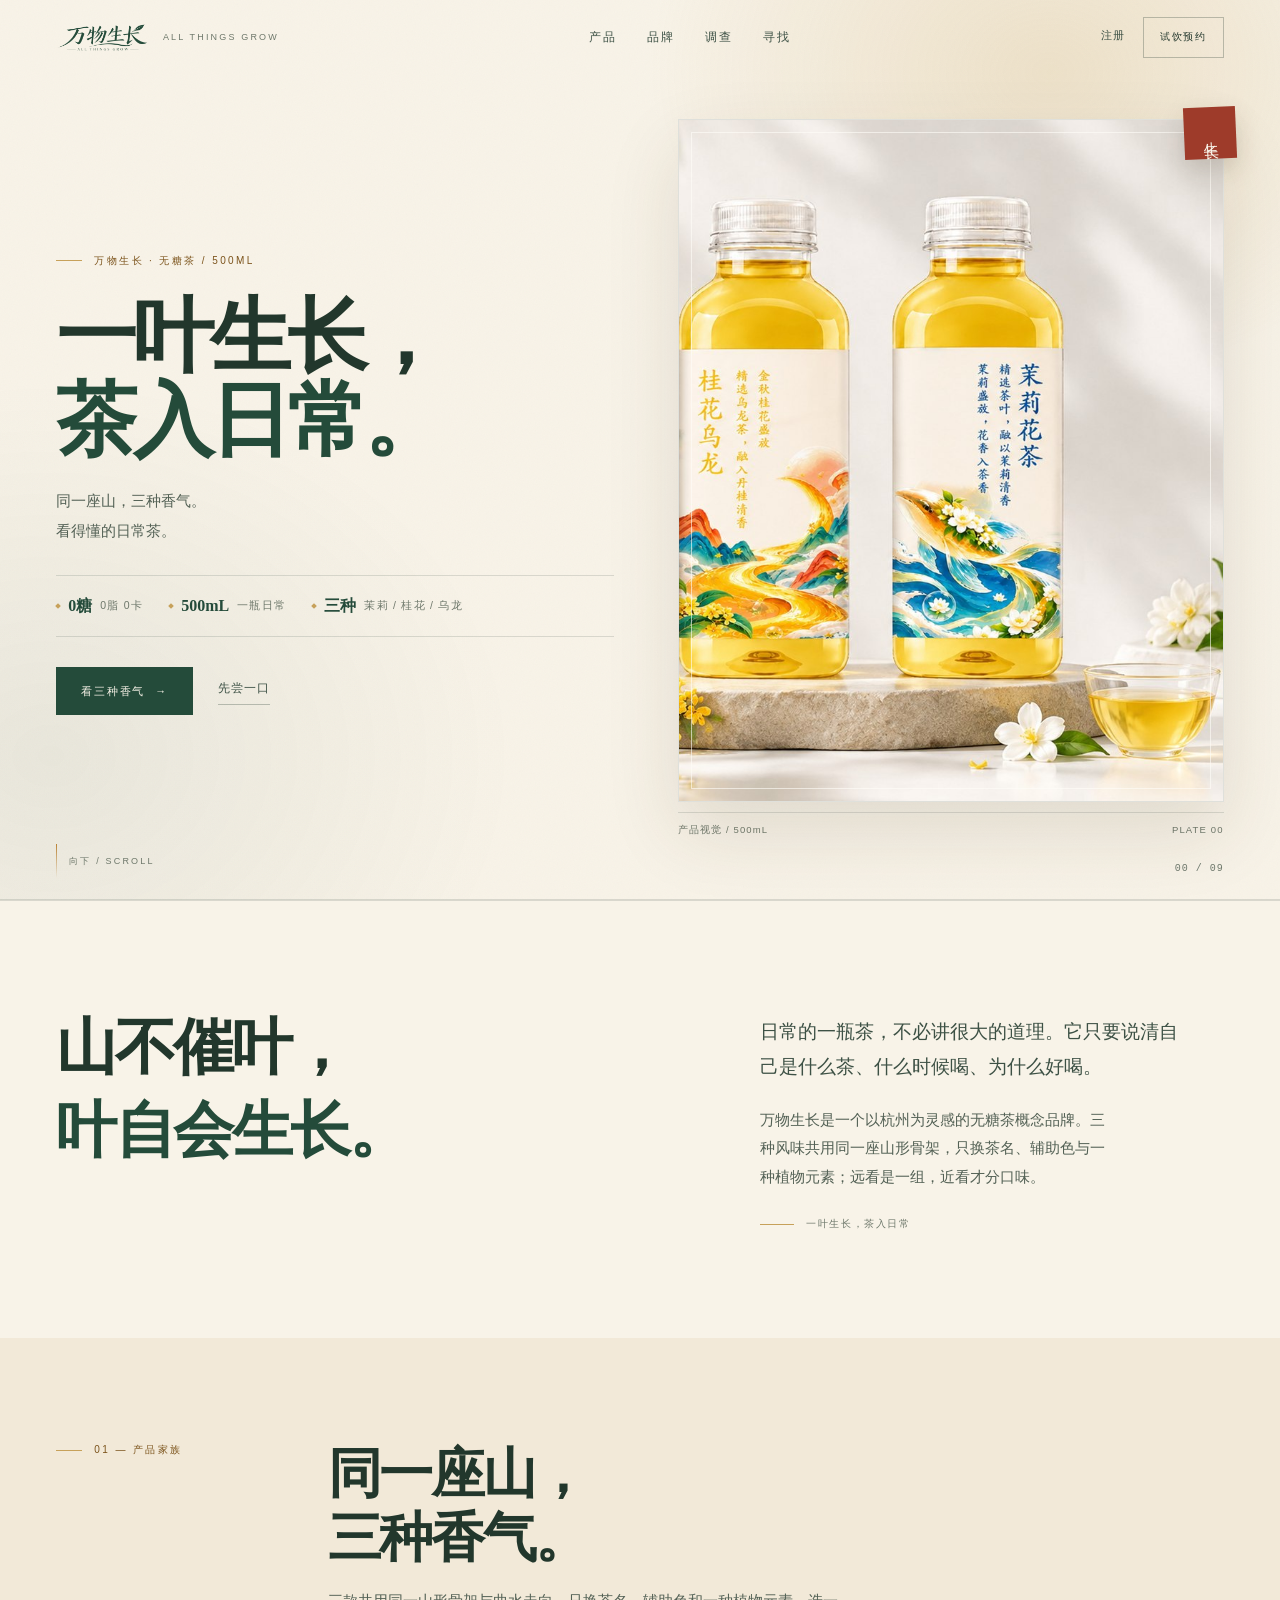
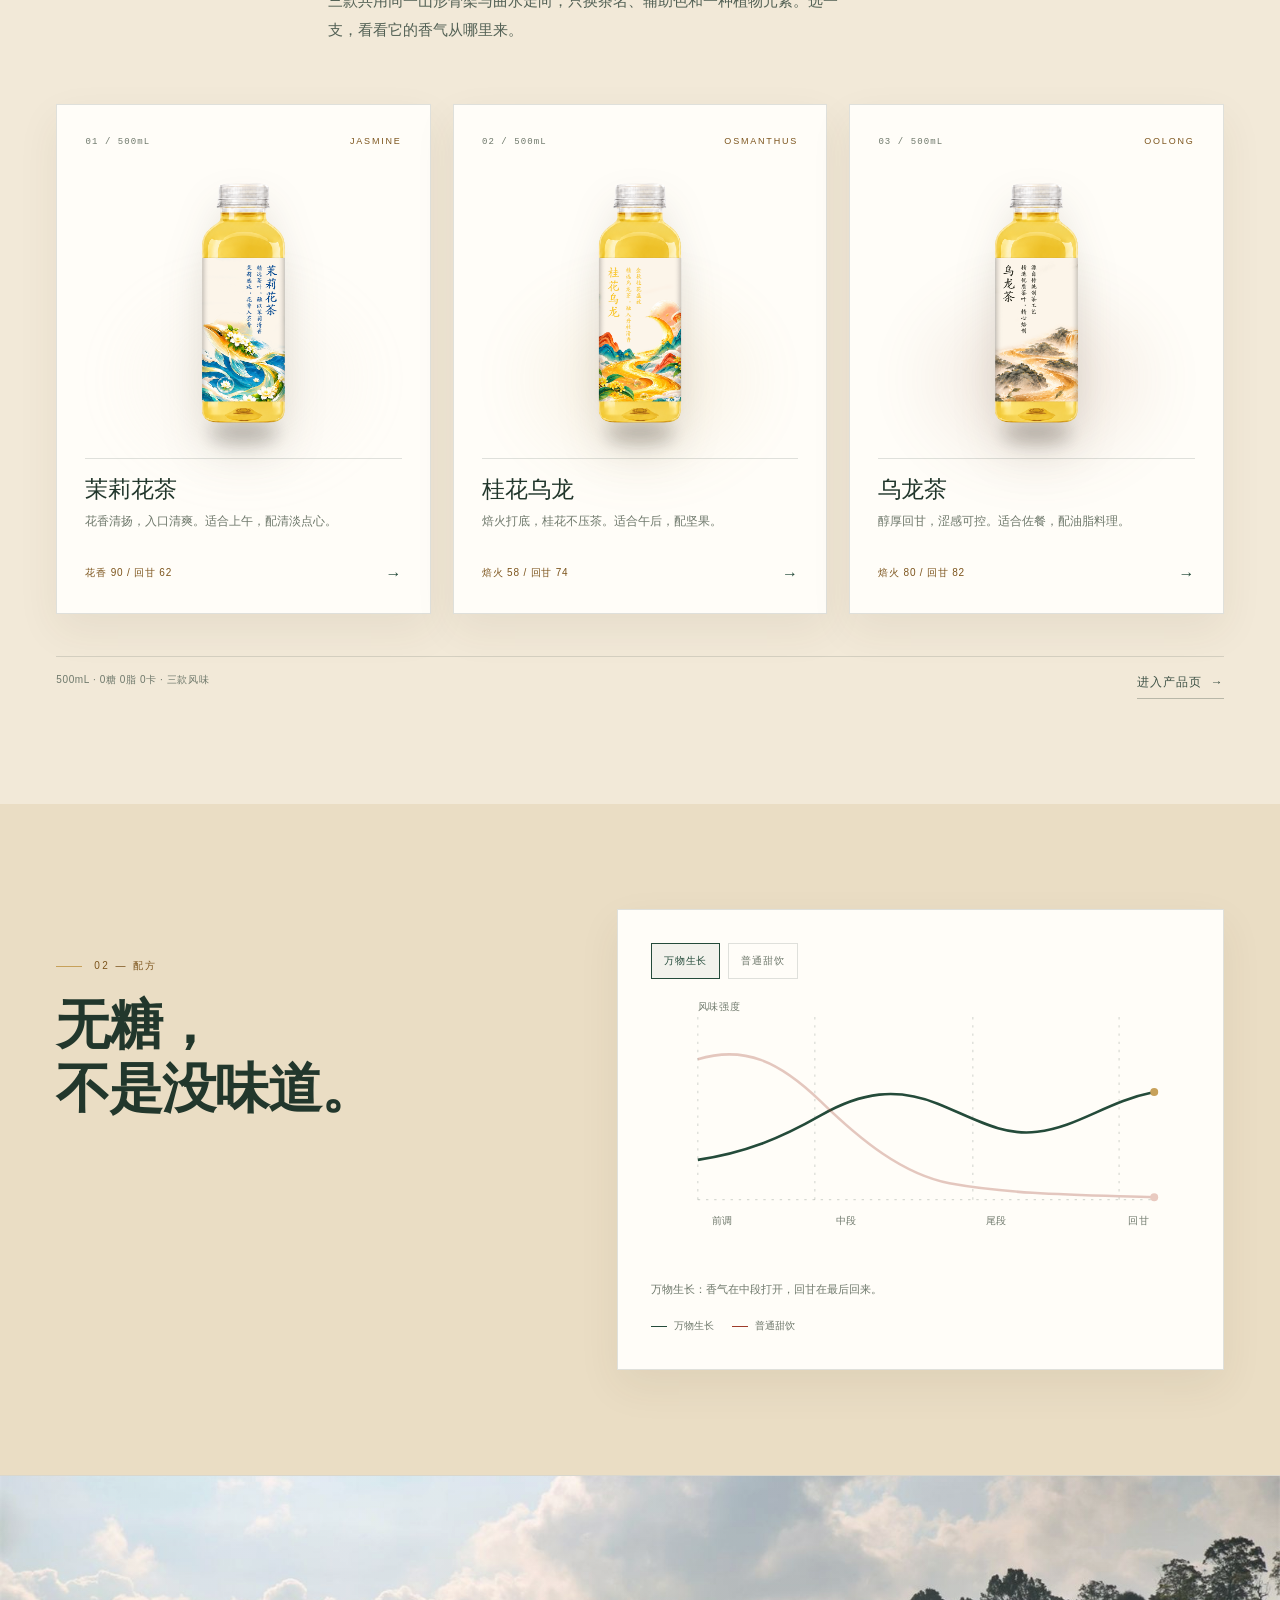
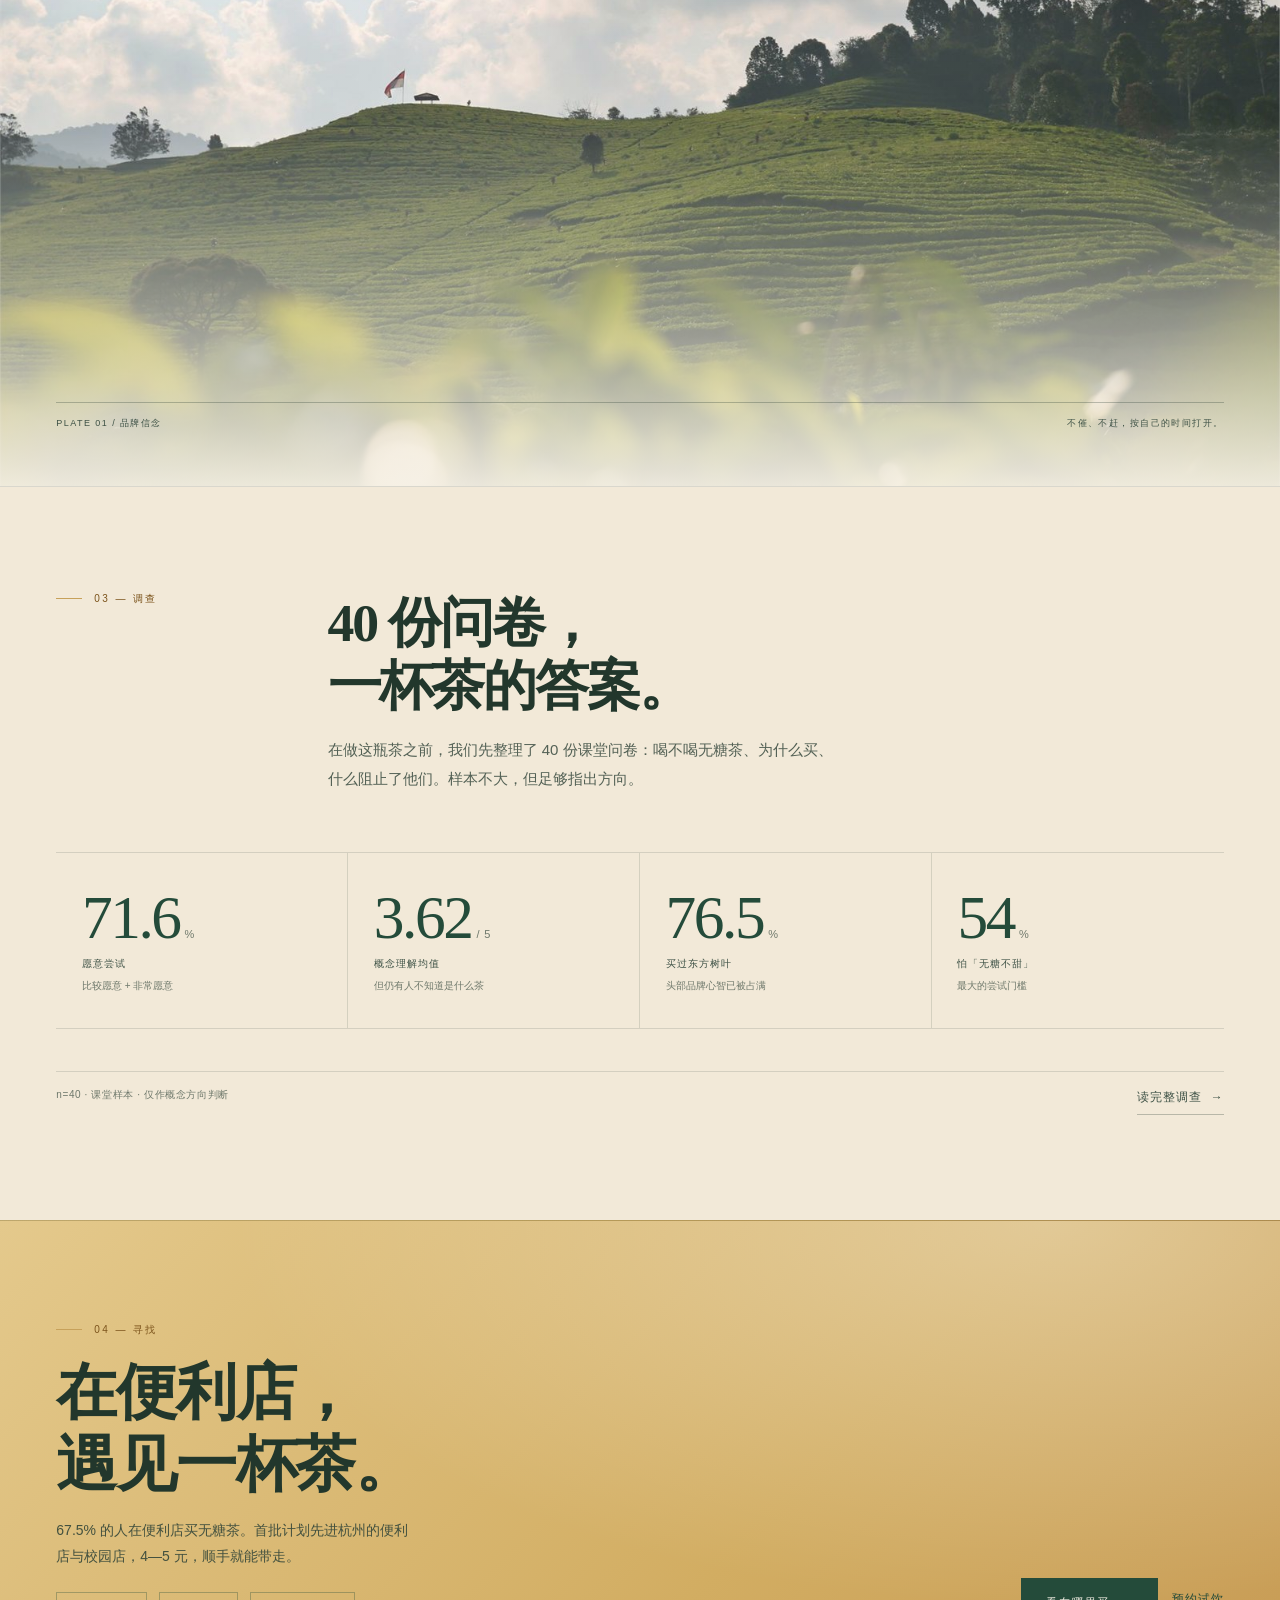
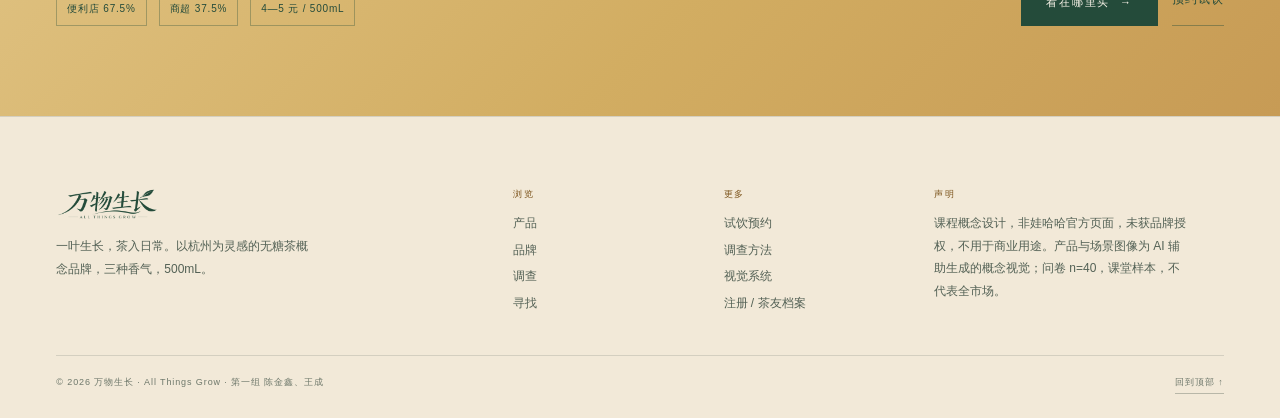
==== index.html @ 03d7638c "万物生长品牌官网：6 个页面 + 注册流程 + 44 秒演示视频" ====
<!doctype html>
<html lang="zh-CN">
<head>
<meta charset="utf-8">
<meta name="viewport" content="width=device-width, initial-scale=1">
<meta name="theme-color" content="#0B110E">
<title>万物生长 · 无糖茶 / 一叶生长，茶入日常</title>
<meta name="description" content="万物生长无糖茶品牌官网：同一座山，三种香气。茉莉花茶、桂花乌龙、乌龙茶，500mL，0糖0脂0卡。">
<link rel="icon" href="assets/img/emblem_deep.png">
<link rel="stylesheet" href="assets/css/site.css">
<script src="assets/js/site.js" defer></script>
</head>
<body data-page="home">
<a class="skip-link" href="#main">跳到正文</a>

<header class="site-header" id="siteHeader">
  <div class="shell header-inner">
    <a class="brand" href="index.html" aria-label="万物生长首页">
      <img src="assets/img/logo_deep.png" alt="万物生长" width="760" height="221">
      <span>All Things Grow</span>
    </a>
    <nav class="nav" aria-label="主导航">
      <a href="products.html" data-nav="products">产品</a>
      <a href="brand.html" data-nav="brand">品牌</a>
      <a href="survey.html" data-nav="survey">调查</a>
      <a href="find.html" data-nav="find">寻找</a>
    </nav>
    <div class="header-actions">
      <a class="header-auth" href="register.html">注册</a>
      <a class="btn btn--small" href="find.html#booking">试饮预约</a>
    </div>
    <button class="menu-toggle" id="menuToggle" type="button" aria-label="打开菜单" aria-expanded="false" aria-controls="mobileMenu">
      <i></i><i></i><i></i>
    </button>
  </div>
</header>

<div class="mobile-menu" id="mobileMenu" aria-hidden="true">
  <div class="mobile-menu__top">
    <img src="assets/img/logo_deep.png" alt="万物生长" width="760" height="221">
    <button class="mobile-close" id="menuClose" type="button" aria-label="关闭菜单">×</button>
  </div>
  <nav class="mobile-nav" aria-label="移动端导航">
    <a href="index.html"><span>00</span>首页</a>
    <a href="products.html"><span>01</span>产品</a>
    <a href="brand.html"><span>02</span>品牌</a>
    <a href="survey.html"><span>03</span>调查</a>
    <a href="find.html"><span>04</span>寻找</a>
  </nav>
  <a class="btn mobile-cta" href="find.html#booking">试饮预约 <span aria-hidden="true">→</span></a>
  <a class="mobile-auth" href="register.html">注册 / 茶友档案 <span aria-hidden="true">→</span></a>
  <div class="mobile-meta">
    <span>ALL THINGS GROW — 2026</span>
    <span>课程概念项目 · 非娃哈哈官方页面</span>
  </div>
</div>

<main id="main">
  <section class="hero" id="top">
    <div class="shell hero-grid">
      <div class="hero-copy">
        <p class="eyebrow">万物生长 · 无糖茶 / 500mL</p>
        <h1>一叶生长，<br><em>茶入日常。</em></h1>
        <p class="hero-lede">同一座山，三种香气。<br>看得懂的日常茶。</p>
        <ul class="hero-facts">
          <li><b>0糖</b> 0脂 0卡</li>
          <li><b>500mL</b> 一瓶日常</li>
          <li><b>三种</b> 茉莉 / 桂花 / 乌龙</li>
        </ul>
        <div class="hero-actions">
          <a class="btn btn--solid" href="products.html">看三种香气 <span aria-hidden="true">→</span></a>
          <a class="link-arrow" href="find.html#booking">先尝一口</a>
        </div>
      </div>

      <figure class="hero-visual">
        <div class="hero-frame">
          <img src="assets/img/cover_photo.jpg" alt="万物生长无糖茶产品与茶杯" width="900" height="967" fetchpriority="high">
        </div>
        <figcaption class="hero-caption">
          <span>产品视觉 / 500mL</span>
          <span>PLATE 00</span>
        </figcaption>
        <span class="hero-seal" aria-hidden="true">生长</span>
      </figure>
    </div>

    <div class="hero-scroll" aria-hidden="true"><i></i><span>向下 / SCROLL</span></div>
    <div class="hero-index" aria-hidden="true">00 / 09</div>
  </section>

  <section class="section section--line" id="belief">
    <div class="shell">
      <div class="intro-grid">
        <h2 class="intro-quote" data-reveal>山不催叶，<br><em>叶自会生长。</em></h2>
        <div class="intro-copy">
          <p class="first" data-reveal>日常的一瓶茶，不必讲很大的道理。它只要说清自己是什么茶、什么时候喝、为什么好喝。</p>
          <p data-reveal data-delay="1">万物生长是一个以杭州为灵感的无糖茶概念品牌。三种风味共用同一座山形骨架，只换茶名、辅助色与一种植物元素；远看是一组，近看才分口味。</p>
          <div class="intro-sign" data-reveal data-delay="2"><i></i><span>一叶生长，茶入日常</span></div>
        </div>
      </div>
    </div>
  </section>

  <section class="section section--panel">
    <div class="shell">
      <div class="section-head">
        <div class="eyebrow" data-reveal>01 — 产品家族</div>
        <div class="head-right">
          <h2 data-reveal>同一座山，<br>三种香气。</h2>
          <p class="lede" data-reveal data-delay="1">三款共用同一山形骨架与曲水走向，只换茶名、辅助色和一种植物元素。选一支，看看它的香气从哪里来。</p>
        </div>
      </div>

      <div class="flavor-cards">
        <a class="flavor-card" href="products.html#jasmine" style="--accent:#DCCDB8" data-reveal>
          <span class="flavor-card__glow" aria-hidden="true"></span>
          <span class="flavor-card__top"><span class="flavor-card__no">01 / 500mL</span><span class="flavor-card__en">JASMINE</span></span>
          <img class="flavor-card__img" src="assets/img/bottle_jasmine.png" alt="茉莉花茶" width="520" height="1145" loading="lazy">
          <span class="flavor-card__meta">
            <span class="flavor-card__name">茉莉花茶</span>
            <span class="flavor-card__note">花香清扬，入口清爽。适合上午，配清淡点心。</span>
            <span class="flavor-card__foot"><span>花香 90 / 回甘 62</span><i aria-hidden="true">→</i></span>
          </span>
        </a>

        <a class="flavor-card" href="products.html#osmanthus" style="--accent:#C7A15A" data-reveal data-delay="1">
          <span class="flavor-card__glow" aria-hidden="true"></span>
          <span class="flavor-card__top"><span class="flavor-card__no">02 / 500mL</span><span class="flavor-card__en">OSMANTHUS</span></span>
          <img class="flavor-card__img" src="assets/img/bottle_osmanthus.png" alt="桂花乌龙" width="520" height="1145" loading="lazy">
          <span class="flavor-card__meta">
            <span class="flavor-card__name">桂花乌龙</span>
            <span class="flavor-card__note">焙火打底，桂花不压茶。适合午后，配坚果。</span>
            <span class="flavor-card__foot"><span>焙火 58 / 回甘 74</span><i aria-hidden="true">→</i></span>
          </span>
        </a>

        <a class="flavor-card" href="products.html#oolong" style="--accent:#9A6544" data-reveal data-delay="2">
          <span class="flavor-card__glow" aria-hidden="true"></span>
          <span class="flavor-card__top"><span class="flavor-card__no">03 / 500mL</span><span class="flavor-card__en">OOLONG</span></span>
          <img class="flavor-card__img" src="assets/img/bottle_oolong.png" alt="乌龙茶" width="520" height="1145" loading="lazy">
          <span class="flavor-card__meta">
            <span class="flavor-card__name">乌龙茶</span>
            <span class="flavor-card__note">醇厚回甘，涩感可控。适合佐餐，配油脂料理。</span>
            <span class="flavor-card__foot"><span>焙火 80 / 回甘 82</span><i aria-hidden="true">→</i></span>
          </span>
        </a>
      </div>

      <div class="section-foot">
        <span>500mL · 0糖 0脂 0卡 · 三款风味</span>
        <a class="link-arrow" href="products.html">进入产品页 <span aria-hidden="true">→</span></a>
      </div>
    </div>
  </section>

  <section class="section section--deep" id="taste">
    <div class="shell">
      <div class="curve-grid">
        <div>
          <div class="eyebrow" data-reveal>02 — 配方</div>
          <h2 data-reveal style="margin-top:18px;font-size:clamp(32px,4.2vw,60px);line-height:1.18;">无糖，<br>不是没味道。</h2>
          <p class="lede" data-reveal data-delay="1" style="margin-top:18px;">在 40 份问卷里，55% 的人说「不喜欢无甜味的口感」。所以我们不把「0 糖」当卖点，而是把香气、回甘和喝法讲清楚。</p>
          <p class="lede" data-reveal data-delay="2" style="margin-top:14px;">甜饮的甜感来得快、落得也快；万物生长把力气放在中段香气和尾段回甘。喝到最后，嘴里还留着一点甜。</p>
          <div data-reveal data-delay="3" style="margin-top:28px;">
            <a class="link-arrow" href="products.html#taste">看完整风味曲线 <span aria-hidden="true">→</span></a>
          </div>
        </div>

        <div class="curve-panel" data-reveal>
          <div class="curve-toggle" role="group" aria-label="选择风味曲线">
            <button class="curve-btn" type="button" data-curve="grow" aria-pressed="true" data-caption="万物生长：香气在中段打开，回甘在最后回来。">万物生长</button>
            <button class="curve-btn" type="button" data-curve="sweet" aria-pressed="false" data-caption="普通甜饮：第一口很甜，后面只剩水。">普通甜饮</button>
          </div>
          <svg class="curve-svg" viewBox="0 0 460 240" role="img" aria-label="风味强度随时间变化的曲线对比">
            <line class="curve-axis" x1="40" y1="180" x2="430" y2="180"/>
            <line class="curve-axis" x1="40" y1="24" x2="40" y2="180"/>
            <line class="curve-axis" x1="140" y1="24" x2="140" y2="180"/>
            <line class="curve-axis" x1="275" y1="24" x2="275" y2="180"/>
            <line class="curve-axis" x1="400" y1="24" x2="400" y2="180"/>
            <text class="curve-label" x="40" y="18">风味强度</text>
            <text class="curve-label" x="52" y="201">前调</text>
            <text class="curve-label" x="158" y="201">中段</text>
            <text class="curve-label" x="286" y="201">尾段</text>
            <text class="curve-label" x="408" y="201">回甘</text>
            <g class="curve-group is-active" data-curve="grow">
              <path class="curve-line curve-line--grow" d="M40,146 C80,140 110,128 145,108 C180,88 210,84 245,98 C275,110 300,126 330,122 C365,118 390,96 430,88"/>
              <circle cx="430" cy="88" r="3.4" fill="#C7A15A"/>
            </g>
            <g class="curve-group" data-curve="sweet">
              <path class="curve-line curve-line--sweet" d="M40,60 C80,48 110,62 145,96 C180,130 215,158 255,166 C310,176 370,176 430,178"/>
              <circle cx="430" cy="178" r="3.4" fill="#B44832"/>
            </g>
          </svg>
          <p class="curve-caption" data-curve-caption>万物生长：香气在中段打开，回甘在最后回来。</p>
          <div class="curve-legend"><span class="grow"><i></i>万物生长</span><span class="sweet"><i></i>普通甜饮</span></div>
        </div>
      </div>
    </div>
  </section>

  <section class="field-band" aria-labelledby="beliefBand">
    <img class="field-band__img" src="assets/img/tea_field.jpg" alt="云雾下的茶园山脊" width="1600" height="1066" loading="lazy">
    <div class="shell field-band__inner">
      <p class="field-band__quote" id="beliefBand" data-reveal>万物各有时。</p>
      <div class="field-band__meta">
        <span>PLATE 01 / 品牌信念</span>
        <span>不催、不赶，按自己的时间打开。</span>
      </div>
    </div>
  </section>

  <section class="section section--panel" id="surveyStrip">
    <div class="shell">
      <div class="section-head">
        <div class="eyebrow" data-reveal>03 — 调查</div>
        <div class="head-right">
          <h2 data-reveal>40 份问卷，<br>一杯茶的答案。</h2>
          <p class="lede" data-reveal data-delay="1">在做这瓶茶之前，我们先整理了 40 份课堂问卷：喝不喝无糖茶、为什么买、什么阻止了他们。样本不大，但足够指出方向。</p>
        </div>
      </div>

      <div class="stats-strip" data-reveal>
        <div class="stat">
          <div class="stat__value"><span data-count="72.5" data-decimals="1">72.5</span><small>%</small></div>
          <div class="stat__label">愿意尝试</div>
          <div class="stat__note">比较愿意 + 非常愿意</div>
        </div>
        <div class="stat">
          <div class="stat__value"><span data-count="3.67" data-decimals="2">3.67</span><small>/ 5</small></div>
          <div class="stat__label">概念理解均值</div>
          <div class="stat__note">但仍有人不知道是什么茶</div>
        </div>
        <div class="stat">
          <div class="stat__value"><span data-count="77.5" data-decimals="1">77.5</span><small>%</small></div>
          <div class="stat__label">买过东方树叶</div>
          <div class="stat__note">头部品牌心智已被占满</div>
        </div>
        <div class="stat">
          <div class="stat__value"><span data-count="55" data-decimals="0">55</span><small>%</small></div>
          <div class="stat__label">怕「无糖不甜」</div>
          <div class="stat__note">最大的尝试门槛</div>
        </div>
      </div>

      <div class="section-foot">
        <span>n=40 · 课堂样本 · 仅作概念方向判断</span>
        <a class="link-arrow" href="survey.html">读完整调查 <span aria-hidden="true">→</span></a>
      </div>
    </div>
  </section>

  <section class="find-band" id="findStrip">
    <div class="shell">
      <div class="find-band__grid">
        <div>
          <div class="eyebrow" data-reveal>04 — 寻找</div>
          <h2 data-reveal style="margin-top:16px;">在便利店，<br>遇见一杯茶。</h2>
          <p data-reveal data-delay="1">67.5% 的人在便利店买无糖茶。首批计划先进杭州的便利店与校园店，4—5 元，顺手就能带走。</p>
          <div class="find-band__meta" data-reveal data-delay="2">
            <span>便利店 67.5%</span><span>商超 37.5%</span><span>4—5 元 / 500mL</span>
          </div>
        </div>
        <div class="actions" data-reveal data-delay="2">
          <a class="btn btn--solid" href="find.html">看在哪里买 <span aria-hidden="true">→</span></a>
          <a class="link-arrow" href="find.html#booking">预约试饮</a>
        </div>
      </div>
    </div>
  </section>
</main>

<footer class="site-footer">
  <div class="shell">
    <div class="footer-grid">
      <div class="footer-brand">
        <img src="assets/img/logo_deep.png" alt="万物生长" width="760" height="221">
        <p>一叶生长，茶入日常。以杭州为灵感的无糖茶概念品牌，三种香气，500mL。</p>
      </div>
      <div class="footer-col">
        <h4>浏览</h4>
        <a href="products.html">产品</a>
        <a href="brand.html">品牌</a>
        <a href="survey.html">调查</a>
        <a href="find.html">寻找</a>
      </div>
      <div class="footer-col">
        <h4>更多</h4>
        <a href="find.html#booking">试饮预约</a>
        <a href="survey.html#method">调查方法</a>
        <a href="brand.html#visual">视觉系统</a>
        <a href="register.html">注册 / 茶友档案</a>
      </div>
      <div class="footer-col">
        <h4>声明</h4>
        <p class="footer-legal">课程概念设计，非娃哈哈官方页面，未获品牌授权，不用于商业用途。产品与场景图像为 AI 辅助生成的概念视觉；问卷 n=40，课堂样本，不代表全市场。</p>
      </div>
    </div>
    <div class="footer-bottom">
      <span>© <span data-year>2026</span> 万物生长 · All Things Grow · 第一组 陈金鑫、王成</span>
      <a class="to-top" href="#top">回到顶部 ↑</a>
    </div>
  </div>
</footer>
</body>
</html>
---- assets/css/site.css ----
/* ============================================================
   万物生长 · 品牌官网
   Daylight tea / warm paper system · 2026.11
   ============================================================ */

:root{
  --paper:#F8F3E8;
  --paper-2:#F2E9D8;
  --paper-3:#EADDC4;
  --white:#FFFDF8;
  --ink:#22372C;
  --ink-2:#3D5145;
  --body:#536155;
  --muted:#6E786B;
  --dim:#8C9385;
  --green:#244B3A;
  --green-2:#2F5A45;
  --gold:#B98234;
  --gold-deep:#7C541C;
  --gold-2:#C7A15A;
  --tea:#9A6544;
  --sand:#DCCDB8;
  --verm:#9E3B2A;
  --line:rgba(34,55,44,.14);
  --line-2:rgba(34,55,44,.28);
  --on-dark:#F8F3E8;
  --shadow:0 30px 70px rgba(65,50,26,.12);
  --shadow-soft:0 16px 40px rgba(65,50,26,.07);
  --serif:"Noto Serif SC","Source Han Serif SC","Songti SC",STSong,"SimSun",serif;
  --sans:"Noto Sans SC","Source Han Sans SC","PingFang SC","Microsoft YaHei",sans-serif;
  --mono:"SFMono-Regular",Consolas,"Liberation Mono",monospace;
  --ease:cubic-bezier(.22,1,.36,1);
  --header:76px;
}

*,*::before,*::after{box-sizing:border-box}
html{scroll-behavior:smooth;scroll-padding-top:96px;background:var(--paper)}
body{
  margin:0;background:var(--paper);color:var(--body);
  font-family:var(--sans);font-size:16px;line-height:1.85;
  -webkit-font-smoothing:antialiased;text-rendering:optimizeLegibility;
  overflow-x:hidden;opacity:1;transition:opacity .28s var(--ease);
}
body.is-leaving{opacity:0}
body::before{
  content:"";position:fixed;inset:0;z-index:0;pointer-events:none;opacity:.035;
  background-image:url("data:image/svg+xml,%3Csvg xmlns='http://www.w3.org/2000/svg' width='180' height='180'%3E%3Cfilter id='n'%3E%3CfeTurbulence type='fractalNoise' baseFrequency='.86' numOctaves='3' stitchTiles='stitch'/%3E%3C/filter%3E%3Crect width='100%25' height='100%25' filter='url(%23n)'/%3E%3C/svg%3E");
  mix-blend-mode:multiply;
}
::selection{background:rgba(199,161,90,.35);color:var(--ink)}
img{max-width:100%}
h1,h2,h3,h4,h5{font-family:var(--serif);font-weight:600;margin:0;line-height:1.2;letter-spacing:-.02em;color:var(--ink)}
p{margin:0}
ul,ol{margin:0;padding:0;list-style:none}
a{color:inherit}
button{font:inherit;color:inherit}
:focus-visible{outline:2px solid var(--green);outline-offset:4px}
main,.site-header,.site-footer,.mobile-menu,.lightbox{position:relative;z-index:2}
.sr-only{position:absolute;width:1px;height:1px;padding:0;margin:-1px;overflow:hidden;clip:rect(0 0 0 0);white-space:nowrap;border:0}
.skip-link{
  position:fixed;left:18px;top:-80px;z-index:120;padding:12px 18px;
  background:var(--green);color:var(--on-dark);text-decoration:none;font-size:13px;
  transition:top .25s var(--ease);
}
.skip-link:focus{top:16px}

/* shell ------------------------------------------------------ */
.shell{width:100%;max-width:1440px;margin:0 auto;padding:0 clamp(20px,4.4vw,64px)}

/* type helpers ---------------------------------------------- */
.eyebrow{
  display:inline-flex;align-items:center;gap:12px;
  font-family:var(--sans);font-size:10px;letter-spacing:.24em;
  color:var(--gold-deep);text-transform:uppercase;line-height:1.4;
}
.eyebrow::before{content:"";width:26px;height:1px;background:var(--gold-2);flex:none}
.lede{font-size:clamp(15px,1.1vw,17px);line-height:1.95;color:var(--body);max-width:62ch}
.small{font-size:11px;line-height:1.8;color:var(--muted)}
.gold{color:var(--gold-deep)}
.mono{font-family:var(--mono);font-size:11px;letter-spacing:.04em}

/* buttons ---------------------------------------------------- */
.btn{
  display:inline-flex;align-items:center;justify-content:center;gap:10px;
  min-height:48px;padding:13px 24px;border:1px solid var(--line-2);
  background:transparent;color:var(--ink);text-decoration:none;cursor:pointer;
  font-family:var(--sans);font-size:11px;font-weight:500;letter-spacing:.16em;
  text-transform:uppercase;transition:background .35s var(--ease),color .35s var(--ease),border-color .35s var(--ease),transform .35s var(--ease);
}
.btn:hover{transform:translateY(-2px);border-color:var(--green);background:rgba(36,75,58,.05)}
.btn--solid{background:var(--green);border-color:var(--green);color:var(--on-dark)}
.btn--solid:hover{background:var(--green-2);border-color:var(--green-2);color:var(--on-dark)}
.btn--gold{background:var(--gold-2);border-color:var(--gold-2);color:var(--ink)}
.btn--gold:hover{background:var(--gold);border-color:var(--gold);color:var(--on-dark)}
.btn--small{min-height:40px;padding:10px 16px;font-size:10px}
.link-arrow{
  display:inline-flex;align-items:center;gap:9px;text-decoration:none;
  font-size:12px;letter-spacing:.08em;color:var(--ink-2);
  border-bottom:1px solid var(--line-2);padding-bottom:5px;
  transition:color .3s,border-color .3s;
}
.link-arrow:hover{color:var(--gold-deep);border-color:var(--gold)}
.tag{
  display:inline-flex;align-items:center;gap:6px;
  border:1px solid var(--line);padding:5px 9px;
  font-size:9px;letter-spacing:.12em;color:var(--muted);
}

/* header ----------------------------------------------------- */
.site-header{
  position:fixed;left:0;right:0;top:0;z-index:80;height:var(--header);
  display:flex;align-items:center;
  border-bottom:1px solid transparent;
  transition:background .45s var(--ease),border-color .45s var(--ease),backdrop-filter .45s var(--ease);
}
.site-header.is-scrolled{
  background:rgba(248,243,232,.93);
  border-bottom-color:var(--line);
  backdrop-filter:blur(18px);-webkit-backdrop-filter:blur(18px);
}
.header-inner{display:flex;align-items:center;justify-content:space-between;gap:24px;width:100%}
.brand{display:flex;align-items:center;gap:14px;text-decoration:none;flex:none}
.brand img{height:27px;width:auto;display:block}
.brand span{font-size:9px;letter-spacing:.24em;color:var(--muted);text-transform:uppercase}
.nav{display:flex;align-items:center;gap:clamp(16px,2.4vw,34px)}
.nav a{
  position:relative;padding:7px 0;text-decoration:none;
  font-size:12px;letter-spacing:.13em;color:var(--ink-2);
  transition:color .3s;
}
.nav a::after{
  content:"";position:absolute;left:0;right:0;bottom:0;height:1px;
  background:var(--green);transform:scaleX(0);transform-origin:0 50%;
  transition:transform .45s var(--ease);
}
.nav a:hover,.nav a.is-active{color:var(--green)}
.nav a:hover::after,.nav a.is-active::after{transform:scaleX(1)}
.header-actions{display:flex;align-items:center;gap:18px;flex:none}
.header-actions .btn{min-height:40px;padding:10px 16px;font-size:10px}
.menu-toggle{
  display:none;width:44px;height:44px;border:1px solid var(--line-2);
  background:transparent;cursor:pointer;align-items:center;justify-content:center;flex-direction:column;gap:5px;
}
.menu-toggle i{display:block;width:18px;height:1px;background:var(--ink);transition:transform .3s,opacity .3s}
body.menu-open .menu-toggle i:nth-child(1){transform:translateY(6px) rotate(45deg)}
body.menu-open .menu-toggle i:nth-child(2){opacity:0}
body.menu-open .menu-toggle i:nth-child(3){transform:translateY(-6px) rotate(-45deg)}

/* mobile menu ------------------------------------------------ */
.mobile-menu{
  position:fixed;inset:0;z-index:90;background:var(--paper);
  display:flex;flex-direction:column;padding:20px clamp(20px,6vw,40px) 28px;
  opacity:0;visibility:hidden;transform:translateY(-12px);
  transition:opacity .4s var(--ease),visibility .4s,transform .4s var(--ease);
}
body.menu-open .mobile-menu{opacity:1;visibility:visible;transform:none}
body.menu-open{overflow:hidden}
.mobile-menu__top{display:flex;align-items:center;justify-content:space-between;height:56px}
.mobile-menu__top img{height:25px;width:auto}
.mobile-close{
  width:44px;height:44px;border:1px solid var(--line-2);background:transparent;
  color:var(--ink);font-size:20px;line-height:1;cursor:pointer;
}
.mobile-nav{display:flex;flex-direction:column;gap:4px;margin:auto 0;padding:32px 0}
.mobile-nav a{
  display:flex;align-items:baseline;gap:14px;text-decoration:none;
  padding:12px 0;border-bottom:1px solid var(--line);
  font-family:var(--serif);font-size:clamp(30px,9vw,44px);color:var(--ink);
}
.mobile-nav a span{font-family:var(--sans);font-size:10px;letter-spacing:.14em;color:var(--gold-deep)}
.mobile-cta{margin:0 0 22px;align-self:flex-start}
.mobile-meta{display:grid;gap:6px;font-size:10px;letter-spacing:.08em;color:var(--muted);line-height:1.8}

/* home hero -------------------------------------------------- */
.hero{
  position:relative;min-height:100vh;min-height:100svh;
  display:flex;align-items:center;overflow:hidden;
  padding:calc(var(--header) + 34px) 0 54px;
  background:
    radial-gradient(ellipse 46% 52% at 82% 8%,rgba(199,161,90,.22) 0%,transparent 68%),
    radial-gradient(ellipse 52% 60% at 4% 84%,rgba(36,75,58,.07) 0%,transparent 70%);
}
.hero::after{
  content:"";position:absolute;left:0;right:0;bottom:0;height:1px;background:var(--line);
}
.hero-grid{
  display:grid;grid-template-columns:minmax(0,1fr) minmax(360px,.98fr);
  gap:clamp(30px,5vw,82px);align-items:center;width:100%;
}
.hero-copy{max-width:640px}
.hero h1{
  margin-top:24px;font-size:clamp(46px,6.3vw,90px);
  line-height:1.04;letter-spacing:-.05em;color:var(--ink);
}
.hero h1 em{font-style:normal;color:var(--green)}
.hero-lede{
  margin-top:24px;max-width:40ch;color:var(--body);
  font-size:clamp(15px,1.15vw,17.5px);line-height:1.95;
}
.hero-facts{
  display:flex;flex-wrap:wrap;gap:10px 26px;margin-top:30px;padding:15px 0;
  border-top:1px solid var(--line);border-bottom:1px solid var(--line);
  font-size:10.5px;letter-spacing:.12em;color:var(--muted);
}
.hero-facts li{display:flex;align-items:center;gap:8px}
.hero-facts b{font-family:var(--serif);font-size:16px;font-weight:600;color:var(--green);letter-spacing:0}
.hero-facts li::before{content:"";width:4px;height:4px;background:var(--gold-2);transform:rotate(45deg)}
.hero-actions{display:flex;align-items:center;gap:clamp(14px,2vw,28px);flex-wrap:wrap;margin-top:30px}
.hero-visual{
  position:relative;margin:0;justify-self:end;width:100%;max-width:620px;
}
.hero-frame{
  position:relative;aspect-ratio:4/5;overflow:hidden;background:var(--white);
  border:1px solid var(--line);box-shadow:var(--shadow);
}
.hero-frame::after{content:"";position:absolute;inset:12px;border:1px solid rgba(255,253,248,.6);pointer-events:none}
.hero-frame img{width:100%;height:100%;object-fit:cover;display:block;transform:scale(1.015);transition:transform 1.2s var(--ease)}
.hero-visual:hover .hero-frame img{transform:scale(1)}
.hero-caption{
  display:flex;justify-content:space-between;gap:16px;margin-top:10px;padding-top:9px;
  border-top:1px solid var(--line);font-size:9.5px;letter-spacing:.12em;color:var(--muted);line-height:1.6;
}
.hero-seal{
  position:absolute;right:-12px;top:-12px;width:52px;height:52px;
  display:grid;place-items:center;background:var(--verm);color:var(--on-dark);
  font-family:var(--serif);font-size:15px;letter-spacing:.18em;
  writing-mode:vertical-rl;text-orientation:upright;transform:rotate(-2.5deg);
  box-shadow:0 10px 24px rgba(65,50,26,.18);
}
.hero-scroll{
  position:absolute;left:clamp(20px,4.4vw,64px);bottom:22px;z-index:2;
  display:flex;align-items:center;gap:12px;
  font-size:9px;letter-spacing:.24em;color:var(--muted);
}
.hero-scroll i{display:block;width:1px;height:34px;background:linear-gradient(to bottom,var(--gold),transparent);animation:scrollLine 2.4s var(--ease) infinite}
.hero-index{
  position:absolute;right:clamp(20px,4.4vw,64px);bottom:22px;z-index:2;
  font-family:var(--mono);font-size:10px;letter-spacing:.1em;color:var(--muted);
}
@keyframes scrollLine{0%{transform:scaleY(.3);transform-origin:top}50%{transform:scaleY(1);transform-origin:top}100%{transform:scaleY(.3);transform-origin:bottom}}

/* page hero -------------------------------------------------- */
.page-hero{
  position:relative;overflow:hidden;
  padding:calc(var(--header) + clamp(52px,7vw,88px)) 0 clamp(48px,6vw,72px);
  border-bottom:1px solid var(--line);
  background:
    radial-gradient(ellipse 42% 70% at 92% 10%,rgba(199,161,90,.17),transparent 70%),
    linear-gradient(180deg,var(--paper) 0%,var(--paper-2) 100%);
}
.page-hero-grid{
  display:grid;grid-template-columns:minmax(0,1.04fr) minmax(320px,.96fr);
  gap:clamp(30px,5vw,76px);align-items:center;
}
.page-hero-copy{min-width:0}
.page-hero h1{
  margin-top:20px;font-size:clamp(38px,5.2vw,72px);
  line-height:1.08;max-width:16ch;letter-spacing:-.045em;
}
.page-hero .lede{margin-top:20px;max-width:58ch}
.page-hero-side{display:flex;align-items:flex-end;justify-content:space-between;gap:24px;flex-wrap:wrap;margin-top:24px}
.page-hero-side .meta-list{display:flex;gap:20px;flex-wrap:wrap;font-size:10px;letter-spacing:.12em;color:var(--muted)}
.page-hero-side .meta-list b{color:var(--green);font-weight:500}
.page-hero-media{position:relative;margin:0;width:100%;display:flex;flex-direction:column}
.page-hero-frame{
  position:relative;width:100%;aspect-ratio:16/11;overflow:hidden;
  background:var(--white);border:1px solid var(--line);box-shadow:var(--shadow-soft);
}
.page-hero-frame img{width:100%;height:100%;object-fit:cover;display:block}
.page-hero-media figcaption{
  display:flex;justify-content:space-between;gap:12px;margin-top:9px;padding-top:8px;
  border-top:1px solid var(--line);font-size:9px;letter-spacing:.1em;color:var(--muted);
}
.page-hero-media--contain .page-hero-frame img{object-fit:contain;padding:clamp(16px,3vw,34px)}
.page-hero-media--number{
  display:flex;flex-direction:column;justify-content:center;align-items:flex-start;
  aspect-ratio:16/11;padding:clamp(24px,4vw,52px);
  background:linear-gradient(150deg,var(--white),var(--paper-2));
  border:1px solid var(--line);box-shadow:var(--shadow-soft);
}
.page-hero-media--number .big{
  font-family:var(--serif);font-size:clamp(92px,13vw,180px);line-height:.85;
  letter-spacing:-.06em;color:var(--green);
}
.page-hero-media--number .big-label{font-family:var(--serif);font-size:clamp(20px,2vw,28px);color:var(--ink);margin-top:6px}
.page-hero-media--number small{display:block;margin-top:14px;font-size:10px;letter-spacing:.14em;color:var(--muted);border-top:1px solid var(--line);padding-top:10px;width:100%}
.breadcrumb{display:flex;align-items:center;gap:8px;margin-bottom:16px;font-size:9px;letter-spacing:.16em;color:var(--dim);text-transform:uppercase}
.breadcrumb a{text-decoration:none;color:var(--muted)}
.breadcrumb a:hover{color:var(--green)}
.breadcrumb i{width:14px;height:1px;background:var(--line-2);display:block}

/* sections --------------------------------------------------- */
.section{position:relative;padding:clamp(68px,8.2vw,116px) 0}
.section--panel{background:var(--paper-2)}
.section--deep{background:var(--paper-3)}
.section--line{border-top:1px solid var(--line)}
.section-head{
  display:grid;grid-template-columns:minmax(110px,220px) minmax(0,1fr);
  gap:clamp(22px,4vw,60px);align-items:start;margin-bottom:clamp(32px,4.6vw,60px);
}
.section-head h2{font-size:clamp(30px,4.2vw,56px);line-height:1.18;letter-spacing:-.04em;max-width:18ch}
.section-head .lede{margin-top:16px}
.section-head .head-right{min-width:0}
.section-foot{
  display:flex;justify-content:space-between;gap:24px;flex-wrap:wrap;
  margin-top:clamp(26px,4vw,42px);padding-top:14px;border-top:1px solid var(--line);
  font-size:10px;letter-spacing:.06em;color:var(--muted);
}
.section-foot b{color:var(--ink);font-weight:500}

/* intro ------------------------------------------------------ */
.intro-grid{display:grid;grid-template-columns:minmax(0,1.15fr) minmax(0,.85fr);gap:clamp(30px,6vw,90px);align-items:start}
.intro-quote{font-family:var(--serif);font-size:clamp(34px,4.8vw,62px);line-height:1.35;letter-spacing:-.04em;color:var(--ink);max-width:12ch}
.intro-quote em{font-style:normal;color:var(--green)}
.intro-copy{padding-top:8px}
.intro-copy p{font-size:14.5px;line-height:1.95;color:var(--body);margin-bottom:1.15em;max-width:44ch}
.intro-copy .first{font-family:var(--serif);font-size:19px;line-height:1.85;color:var(--ink-2)}
.intro-sign{display:flex;align-items:center;gap:12px;margin-top:24px;font-size:10px;letter-spacing:.16em;color:var(--muted)}
.intro-sign i{width:34px;height:1px;background:var(--gold-2);display:block}

/* flavor cards ----------------------------------------------- */
.flavor-cards{display:grid;grid-template-columns:repeat(3,minmax(0,1fr));gap:clamp(12px,1.8vw,22px)}
.flavor-card{
  position:relative;display:flex;flex-direction:column;overflow:hidden;
  min-height:510px;padding:clamp(18px,2.2vw,30px) clamp(18px,2.2vw,30px) 24px;
  border:1px solid var(--line);text-decoration:none;background:var(--white);
  box-shadow:var(--shadow-soft);
  transition:border-color .45s var(--ease),transform .45s var(--ease),box-shadow .45s var(--ease);
}
.flavor-card:hover{border-color:var(--accent);transform:translateY(-6px);box-shadow:var(--shadow)}
.flavor-card__glow{
  position:absolute;left:8%;right:8%;bottom:22%;height:48%;pointer-events:none;
  background:radial-gradient(ellipse at 50% 50%,var(--accent),transparent 66%);
  opacity:.16;filter:blur(26px);transition:opacity .5s var(--ease);
}
.flavor-card:hover .flavor-card__glow{opacity:.3}
.flavor-card__top{display:flex;justify-content:space-between;gap:12px;align-items:baseline;position:relative;z-index:2}
.flavor-card__no{font-family:var(--mono);font-size:9px;letter-spacing:.12em;color:var(--muted)}
.flavor-card__en{font-size:9px;letter-spacing:.2em;color:var(--gold-deep)}
.flavor-card__img{
  position:relative;z-index:1;display:block;height:300px;width:100%;
  object-fit:contain;margin:8px auto 0;
  filter:drop-shadow(0 24px 20px rgba(65,50,26,.14));
  transition:transform .6s var(--ease),filter .6s var(--ease);
}
.flavor-card:hover .flavor-card__img{transform:translateY(-8px) scale(1.02);filter:drop-shadow(0 30px 24px rgba(65,50,26,.2))}
.flavor-card__meta{position:relative;z-index:2;margin-top:auto;padding-top:16px;border-top:1px solid var(--line)}
.flavor-card__name{display:block;font-family:var(--serif);font-size:clamp(21px,1.8vw,26px);color:var(--ink);line-height:1.3}
.flavor-card__note{display:block;font-size:12px;line-height:1.8;color:var(--muted);margin-top:6px;min-height:2.8em}
.flavor-card__foot{display:flex;align-items:center;justify-content:space-between;gap:12px;margin-top:14px}
.flavor-card__foot span{font-size:10px;letter-spacing:.08em;color:var(--gold-deep)}
.flavor-card__foot i{font-style:normal;color:var(--green);transition:transform .3s}
.flavor-card:hover .flavor-card__foot i{transform:translateX(5px)}

/* curve panel ------------------------------------------------ */
.curve-grid{display:grid;grid-template-columns:minmax(0,.9fr) minmax(0,1.1fr);gap:clamp(30px,5vw,72px);align-items:center}
.curve-panel{background:var(--white);border:1px solid var(--line);padding:clamp(20px,2.6vw,34px);box-shadow:var(--shadow-soft)}
.curve-toggle{display:flex;gap:8px;margin-bottom:10px}
.curve-btn{
  border:1px solid var(--line);background:transparent;padding:8px 12px;
  font-size:10px;letter-spacing:.08em;color:var(--muted);cursor:pointer;
  transition:border-color .3s,color .3s,background .3s;
}
.curve-btn[aria-pressed="true"]{border-color:var(--green);color:var(--green);background:rgba(36,75,58,.06)}
.curve-svg{display:block;width:100%;height:auto}
.curve-axis{stroke:rgba(34,55,44,.18);stroke-width:1;stroke-dasharray:2 5}
.curve-line{fill:none;stroke-width:2.2;transition:opacity .45s,stroke-width .45s}
.curve-line--sweet{stroke:var(--verm)}
.curve-line--grow{stroke:var(--green)}
.curve-group{opacity:.28;transition:opacity .45s}
.curve-group.is-active{opacity:1}
.curve-label{font-family:var(--sans);font-size:8.5px;fill:var(--muted);letter-spacing:.06em}
.curve-caption{font-size:11px;line-height:1.8;color:var(--muted);margin-top:10px;min-height:2.8em}
.curve-legend{display:flex;gap:18px;flex-wrap:wrap;margin-top:6px;font-size:10px;color:var(--muted)}
.curve-legend span{display:flex;align-items:center;gap:7px}
.curve-legend i{width:16px;height:1px;display:block}
.curve-legend .grow i{background:var(--green)}
.curve-legend .sweet i{background:var(--verm)}

/* field band ------------------------------------------------- */
.field-band{position:relative;min-height:68vh;overflow:hidden;border-top:1px solid var(--line);border-bottom:1px solid var(--line)}
.field-band__img{position:absolute;inset:0;width:100%;height:100%;object-fit:cover;filter:brightness(1.02) saturate(1.02)}
.field-band::after{
  content:"";position:absolute;inset:0;
  background:linear-gradient(180deg,rgba(248,243,232,.08) 0%,rgba(248,243,232,.10) 40%,rgba(248,243,232,.94) 100%);
}
.field-band__inner{position:absolute;left:0;right:0;bottom:0;z-index:2;padding-bottom:clamp(30px,5vw,54px)}
.field-band__quote{
  font-family:var(--serif);font-size:clamp(34px,5vw,68px);line-height:1.32;
  letter-spacing:-.04em;color:var(--ink);max-width:12ch;
}
.field-band__meta{display:flex;justify-content:space-between;gap:20px;margin-top:18px;padding-top:12px;border-top:1px solid var(--line-2);font-size:9px;letter-spacing:.16em;color:var(--ink-2)}

/* stats strip ------------------------------------------------ */
.stats-strip,.stat-grid{display:grid;grid-template-columns:repeat(4,minmax(0,1fr));border-top:1px solid var(--line);border-bottom:1px solid var(--line)}
.stats-strip .stat,.stat-grid .stat{padding:clamp(20px,2.8vw,34px) clamp(12px,2vw,28px);border-right:1px solid var(--line)}
.stats-strip .stat:last-child,.stat-grid .stat:last-child{border-right:0}
.stat__value{font-family:var(--serif);font-size:clamp(40px,4.8vw,66px);line-height:1;color:var(--green);letter-spacing:-.04em}
.stat__value small{font-family:var(--sans);font-size:11px;letter-spacing:.08em;color:var(--muted);margin-left:5px}
.stat__label{margin-top:8px;font-size:10px;letter-spacing:.1em;color:var(--ink-2);line-height:1.6}
.stat__note{margin-top:6px;font-size:10px;color:var(--muted);line-height:1.6}

/* find band -------------------------------------------------- */
.find-band{position:relative;overflow:hidden;background:linear-gradient(135deg,#E4C98C 0%,#D2AD62 60%,#C79B55 100%);border-top:1px solid rgba(34,55,44,.16)}
.find-band::before{content:"";position:absolute;inset:0;background:radial-gradient(ellipse at 82% 0%,rgba(255,253,248,.35),transparent 55%)}
.find-band .shell{position:relative;z-index:2}
.find-band__grid{display:grid;grid-template-columns:minmax(0,1.1fr) minmax(0,.9fr);gap:clamp(30px,5vw,80px);align-items:end;padding:clamp(54px,7vw,92px) 0}
.find-band h2{font-size:clamp(34px,4.8vw,62px);line-height:1.18;max-width:none;color:var(--ink)}
.find-band p{margin-top:16px;max-width:46ch;color:#43513F;font-size:14px;line-height:1.9}
.find-band__meta{display:flex;gap:12px;flex-wrap:wrap;margin-top:22px}
.find-band__meta span{border:1px solid rgba(34,75,58,.32);padding:7px 10px;font-size:10px;letter-spacing:.08em;color:var(--green)}
.find-band .actions{display:flex;gap:14px;flex-wrap:wrap;justify-content:flex-end}
.find-band .link-arrow{color:var(--green);border-color:rgba(36,75,58,.4)}
.find-band .link-arrow:hover{color:var(--ink);border-color:var(--ink)}

/* footer ----------------------------------------------------- */
.site-footer{background:var(--paper-2);border-top:1px solid var(--line);padding:clamp(48px,6vw,72px) 0 24px}
.footer-grid{display:grid;grid-template-columns:minmax(0,1.4fr) repeat(2,minmax(0,.55fr)) minmax(0,1fr);gap:clamp(24px,4vw,56px);padding-bottom:36px;border-bottom:1px solid var(--line)}
.footer-brand img{height:30px;width:auto;display:block;margin-bottom:16px}
.footer-brand p{font-size:12px;line-height:1.9;color:var(--body);max-width:38ch}
.footer-col h4{font-family:var(--sans);font-size:9px;letter-spacing:.2em;color:var(--gold-deep);font-weight:500;margin-bottom:12px;text-transform:uppercase}
.footer-col a,.footer-col p{display:block;font-size:12px;line-height:1.9;color:var(--body);text-decoration:none;margin-bottom:4px}
.footer-col a:hover{color:var(--green)}
.footer-legal{font-size:10px;line-height:1.9;color:var(--muted);max-width:38ch}
.footer-bottom{display:flex;justify-content:space-between;gap:20px;flex-wrap:wrap;padding-top:18px;font-size:9px;letter-spacing:.1em;color:var(--muted)}
.to-top{text-decoration:none;color:var(--muted);border-bottom:1px solid var(--line-2);padding-bottom:2px}
.to-top:hover{color:var(--green);border-color:var(--green)}

/* product page ----------------------------------------------- */
.flavor-anchors span{display:block;height:0;overflow:hidden}
.flavor-stage{
  display:grid;grid-template-columns:minmax(0,1.04fr) minmax(0,.96fr);
  gap:clamp(28px,5vw,76px);align-items:center;
  padding:clamp(18px,3vw,36px) 0 clamp(30px,4vw,56px);
  border-top:1px solid var(--line);border-bottom:1px solid var(--line);
}
.flavor-visual{position:relative;display:flex;align-items:center;justify-content:center;min-height:min(68vh,640px);overflow:hidden;background:linear-gradient(180deg,var(--white),var(--paper-2))}
.flavor-visual::before{content:"";position:absolute;width:78%;height:62%;left:11%;top:18%;background:radial-gradient(ellipse at 50% 50%,var(--accent),transparent 66%);opacity:.2;filter:blur(38px);transition:opacity .5s}
.flavor-visual::after{content:"";position:absolute;left:16%;right:16%;bottom:6%;height:8%;background:radial-gradient(ellipse at 50% 50%,rgba(65,50,26,.18),transparent 70%);filter:blur(12px)}
.flavor-bottle{position:relative;z-index:2;height:min(62vh,580px);width:auto;max-width:100%;object-fit:contain;filter:drop-shadow(0 30px 26px rgba(65,50,26,.18));transition:opacity .4s var(--ease),transform .5s var(--ease)}
.flavor-bottle.is-swapping{opacity:0;transform:translateY(10px) scale(.985)}
.flavor-panel{min-width:0}
.flavor-tabs{display:flex;border-bottom:1px solid var(--line);margin-bottom:22px}
.flavor-tab{flex:1;background:transparent;border:0;border-bottom:1px solid transparent;padding:13px 6px;font-size:11px;letter-spacing:.06em;color:var(--muted);cursor:pointer;transition:color .3s,border-color .3s}
.flavor-tab:hover{color:var(--ink-2)}
.flavor-tab[aria-selected="true"]{color:var(--green);border-bottom-color:var(--green)}
.flavor-en{font-size:9px;letter-spacing:.24em;color:var(--gold-deep)}
.flavor-name{font-size:clamp(32px,4vw,54px);line-height:1.15;margin:6px 0 8px}
.flavor-note{font-size:13.5px;line-height:1.9;color:var(--body);max-width:38ch;min-height:3.8em}
.flavor-facts{display:grid;gap:0;margin:22px 0 0;border-top:1px solid var(--line)}
.fact{display:grid;grid-template-columns:64px minmax(0,1fr);gap:14px;padding:11px 0;border-bottom:1px solid var(--line);font-size:12.5px;line-height:1.8}
.fact dt{font-size:9px;letter-spacing:.14em;color:var(--muted);padding-top:2px}
.fact dd{margin:0;color:var(--ink-2)}
.meters{display:grid;gap:9px;margin-top:20px}
.meter{display:grid;grid-template-columns:38px minmax(0,1fr) 26px;gap:9px;align-items:center;font-size:9px;letter-spacing:.08em;color:var(--muted)}
.meter__track{height:4px;background:rgba(34,55,44,.1);position:relative;overflow:hidden}
.meter__fill{position:absolute;inset:0 auto 0 0;width:0;background:var(--green);transition:width .7s var(--ease)}
.meter.is-on .meter__fill{width:var(--w)}
.flavor-actions{display:flex;align-items:center;gap:16px;flex-wrap:wrap;margin-top:26px}
.flavor-legal{font-size:10px;line-height:1.8;color:var(--dim);margin-top:14px;max-width:44ch}

/* anatomy ---------------------------------------------------- */
.anatomy{position:relative;overflow:hidden;border:1px solid var(--line);background:var(--white);box-shadow:var(--shadow-soft)}
.anatomy img{display:block;width:100%;height:auto}
.anatomy .caption{position:absolute;left:14px;bottom:12px;z-index:3;font-size:9px;letter-spacing:.1em;color:var(--ink-2);background:rgba(255,253,248,.86);padding:5px 8px;backdrop-filter:blur(6px)}
.hotspot{
  position:absolute;z-index:4;width:28px;height:28px;border-radius:50%;
  border:1px solid var(--white);background:var(--green);color:var(--on-dark);
  font-family:var(--mono);font-size:10px;display:grid;place-items:center;cursor:pointer;
  transform:translate(-50%,-50%);padding:0;box-shadow:0 4px 12px rgba(34,55,44,.25);
  transition:background .3s,color .3s,transform .3s var(--ease);
}
.hotspot:hover,.hotspot:focus-visible,.hotspot.is-open{background:var(--verm);color:var(--on-dark);transform:translate(-50%,-50%) scale(1.12)}
.hotspot__tip{
  position:absolute;left:50%;bottom:calc(100% + 10px);transform:translateX(-50%) translateY(4px);
  width:190px;padding:9px 11px;background:var(--white);border:1px solid var(--line-2);
  color:var(--ink-2);font-family:var(--sans);font-size:10px;line-height:1.7;text-align:left;
  box-shadow:var(--shadow-soft);opacity:0;pointer-events:none;transition:opacity .25s,transform .25s;z-index:5;
}
.hotspot:hover .hotspot__tip,.hotspot:focus-visible .hotspot__tip,.hotspot.is-open .hotspot__tip{opacity:1;transform:translateX(-50%) translateY(0)}

/* specs ------------------------------------------------------ */
.specs{display:grid;grid-template-columns:repeat(2,minmax(0,1fr));gap:0 48px;border-top:1px solid var(--line)}
.spec-row{display:grid;grid-template-columns:96px minmax(0,1fr);gap:16px;padding:15px 0;border-bottom:1px solid var(--line);align-items:baseline}
.spec-row dt{font-size:9px;letter-spacing:.14em;color:var(--muted)}
.spec-row dd{margin:0;font-size:12.5px;line-height:1.8;color:var(--ink-2)}
.spec-note{margin-top:18px;font-size:10px;line-height:1.8;color:var(--dim);max-width:66ch}

/* brand page ------------------------------------------------- */
.manifesto-grid{display:grid;grid-template-columns:minmax(0,1.1fr) minmax(0,.9fr);gap:clamp(30px,6vw,90px);align-items:start}
.manifesto-quote{font-family:var(--serif);font-size:clamp(34px,4.8vw,62px);line-height:1.36;letter-spacing:-.04em;color:var(--ink);max-width:13ch}
.manifesto-copy p{font-size:14.5px;line-height:1.95;color:var(--body);margin-bottom:1.1em;max-width:44ch}
.manifesto-copy .first{font-family:var(--serif);font-size:19px;line-height:1.85;color:var(--ink-2)}
.values{display:grid;grid-template-columns:repeat(3,minmax(0,1fr));gap:clamp(14px,2vw,24px);margin-top:clamp(40px,5vw,64px)}
.value{border-top:1px solid var(--line);padding-top:18px}
.value__no{font-family:var(--mono);font-size:9px;color:var(--gold-deep);letter-spacing:.1em}
.value h3{font-size:clamp(19px,1.7vw,24px);margin:6px 0 8px}
.value p{font-size:12px;line-height:1.85;color:var(--muted);max-width:30ch}
.journey{display:grid;grid-template-columns:repeat(3,minmax(0,1fr));gap:clamp(18px,3vw,40px);position:relative;margin-top:clamp(36px,5vw,64px)}
.journey::before{content:"";position:absolute;left:0;right:0;top:20px;height:1px;background:linear-gradient(90deg,var(--gold-2),var(--line),transparent)}
.journey-step{position:relative;padding-top:44px}
.journey-step::before{content:"";position:absolute;left:0;top:16px;width:9px;height:9px;background:var(--gold-2);transform:rotate(45deg)}
.journey-step__no{font-family:var(--mono);font-size:9px;letter-spacing:.14em;color:var(--muted)}
.journey-step h3{font-size:clamp(21px,1.9vw,28px);margin:4px 0 8px}
.journey-step p{font-size:12.5px;line-height:1.9;color:var(--body);max-width:32ch}
.gallery{display:grid;grid-template-columns:repeat(3,minmax(0,1fr));gap:clamp(10px,1.4vw,16px)}
.gallery-item{position:relative;display:block;width:100%;padding:0;border:1px solid var(--line);background:var(--white);cursor:zoom-in;overflow:hidden;box-shadow:var(--shadow-soft)}
.gallery-item img{display:block;width:100%;height:100%;aspect-ratio:3/4;object-fit:cover;transition:transform .9s var(--ease),opacity .4s}
.gallery-item--square img{aspect-ratio:1/1}
.gallery-item:hover img{transform:scale(1.035);opacity:.92}
.gallery-item__cap{position:absolute;left:0;right:0;bottom:0;padding:12px 14px;display:flex;justify-content:space-between;gap:10px;background:linear-gradient(180deg,transparent,rgba(255,253,248,.94));font-size:9px;letter-spacing:.1em;color:var(--ink-2)}
.lightbox{position:fixed;inset:0;z-index:110;background:rgba(30,54,42,.9);display:flex;align-items:center;justify-content:center;padding:40px 24px 72px;opacity:0;visibility:hidden;transition:opacity .35s,visibility .35s}
.lightbox.is-open{opacity:1;visibility:visible}
.lightbox img{max-width:min(92vw,980px);max-height:78vh;width:auto;height:auto;object-fit:contain;border:1px solid rgba(248,243,232,.35)}
.lightbox__close{position:absolute;right:24px;top:24px;width:42px;height:42px;border:1px solid rgba(248,243,232,.4);background:transparent;color:#F8F3E8;font-size:20px;cursor:pointer}
.lightbox__nav{position:absolute;bottom:24px;left:50%;transform:translateX(-50%);display:flex;align-items:center;gap:14px;font-size:10px;letter-spacing:.12em;color:rgba(248,243,232,.8)}
.lightbox__nav button{width:38px;height:38px;border:1px solid rgba(248,243,232,.4);background:transparent;color:#F8F3E8;cursor:pointer}
.visual-system{display:grid;grid-template-columns:minmax(0,.9fr) minmax(0,1.1fr);gap:clamp(26px,4vw,60px);align-items:start}
.swatches{display:grid;grid-template-columns:repeat(5,minmax(0,1fr));gap:8px}
.swatch{border:1px solid var(--line);background:var(--white);padding:0;text-align:left}
.swatch__color{display:block;height:64px}
.swatch__meta{padding:8px 9px 10px}
.swatch__name{display:block;font-size:10px;color:var(--ink-2)}
.swatch__hex{display:block;font-family:var(--mono);font-size:8px;color:var(--muted);margin-top:2px}
.brand-note{margin-top:24px;padding:18px 20px;border-left:2px solid var(--verm);background:rgba(158,59,42,.05);font-size:11px;line-height:1.9;color:var(--body)}
.brand-note b{color:var(--ink);font-weight:500}

/* survey page ------------------------------------------------ */
.charts{display:grid;grid-template-columns:repeat(2,minmax(0,1fr));gap:clamp(14px,2vw,22px)}
.chart-card{border:1px solid var(--line);background:var(--white);padding:clamp(18px,2.2vw,28px);box-shadow:var(--shadow-soft)}
.chart-card h3{font-size:18px;margin-bottom:4px}
.chart-card .chart-sub{font-size:10px;color:var(--muted);line-height:1.7;margin-bottom:18px}
.bars{display:grid;gap:12px}
.bar-row{display:grid;grid-template-columns:minmax(0,1.1fr) minmax(0,1.8fr) 46px;gap:10px;align-items:center;font-size:11px;color:var(--ink-2)}
.bar-track{height:6px;background:var(--paper-3);position:relative;overflow:hidden}
.bar-fill{position:absolute;inset:0 auto 0 0;width:0;background:linear-gradient(90deg,var(--green-2),var(--gold-2));transition:width 1.1s var(--ease)}
.is-in .bar-fill{width:var(--v)}
.bar-value{text-align:right;font-family:var(--mono);font-size:10px;color:var(--muted)}
.insights{display:grid;grid-template-columns:repeat(3,minmax(0,1fr));gap:clamp(14px,2vw,24px);margin-top:clamp(36px,5vw,56px)}
.insight{border-top:1px solid var(--line);padding-top:16px}
.insight__no{font-family:var(--mono);font-size:9px;color:var(--gold-deep)}
.insight h3{font-size:19px;margin:5px 0 7px}
.insight p{font-size:12px;line-height:1.85;color:var(--muted)}
.method{display:grid;grid-template-columns:minmax(0,.8fr) minmax(0,1.2fr);gap:clamp(24px,4vw,56px);border-top:1px solid var(--line);padding-top:clamp(26px,4vw,40px);margin-top:clamp(36px,5vw,56px)}
.method h3{font-size:22px}
.method p{font-size:12px;line-height:1.95;color:var(--body);max-width:52ch}
.method ul{display:grid;gap:6px;margin-top:10px;font-size:11px;color:var(--muted)}
.method li{display:flex;gap:8px}
.method li::before{content:"—";color:var(--gold-deep)}

/* find page -------------------------------------------------- */
.channel-grid{display:grid;grid-template-columns:repeat(4,minmax(0,1fr));gap:clamp(10px,1.6vw,18px)}
.channel-card{border:1px solid var(--line);background:var(--white);padding:clamp(18px,2.2vw,28px);box-shadow:var(--shadow-soft)}
.channel-card__icon{width:34px;height:34px;margin-bottom:18px;color:var(--green)}
.channel-card h3{font-size:18px;margin-bottom:4px}
.channel-card p{font-size:11px;line-height:1.8;color:var(--muted)}
.channel-card__value{font-family:var(--serif);font-size:30px;color:var(--green);line-height:1;margin-top:18px}
.channel-card__value small{font-family:var(--sans);font-size:10px;color:var(--muted);margin-left:4px}
.price-band{display:flex;align-items:baseline;gap:16px;flex-wrap:wrap;margin-top:28px;border-top:1px solid var(--line);padding-top:20px}
.price-band strong{font-family:var(--serif);font-size:clamp(34px,4vw,56px);font-weight:600;color:var(--green);line-height:1;letter-spacing:-.03em}
.price-band span{font-size:11px;color:var(--muted)}
.booking{display:grid;grid-template-columns:minmax(0,.8fr) minmax(0,1.2fr);gap:clamp(30px,5vw,72px);align-items:start}
.booking-copy h2{font-size:clamp(32px,4vw,52px);line-height:1.2;max-width:12ch}
.booking-copy p{margin-top:16px;font-size:13px;line-height:1.9;color:var(--body);max-width:38ch}
.booking-copy .small{margin-top:18px;max-width:40ch}
.form{display:grid;grid-template-columns:repeat(2,minmax(0,1fr));gap:16px}
.field{display:flex;flex-direction:column;gap:7px;min-width:0}
.field.full{grid-column:1/-1}
.field label{font-size:10px;letter-spacing:.13em;color:var(--muted);text-transform:uppercase}
.field input,.field select{
  width:100%;background:var(--white);border:1px solid var(--line-2);
  color:var(--ink);padding:12px 13px;font-family:var(--sans);font-size:13px;
  border-radius:0;appearance:none;-webkit-appearance:none;
  transition:border-color .3s,background .3s;
}
.field select{background-image:linear-gradient(45deg,transparent 50%,var(--muted) 50%),linear-gradient(135deg,var(--muted) 50%,transparent 50%);background-position:calc(100% - 18px) 50%,calc(100% - 13px) 50%;background-size:5px 5px;background-repeat:no-repeat}
.field input::placeholder{color:var(--dim)}
.field input:focus,.field select:focus{outline:none;border-color:var(--green);background:#fff}
.field.has-error input,.field.has-error select{border-color:var(--verm)}
.field .error{display:none;font-size:10px;line-height:1.6;color:var(--verm)}
.field.has-error .error{display:block}
.form-actions{grid-column:1/-1;display:flex;align-items:center;gap:16px;flex-wrap:wrap;margin-top:4px}
.form-note{font-size:10px;line-height:1.8;color:var(--muted);max-width:46ch}
.form-success{display:none;grid-column:1/-1;border:1px solid var(--green);background:rgba(36,75,58,.06);padding:18px 20px;font-size:12px;line-height:1.9;color:var(--ink-2)}
.form-success.is-on{display:block}
.form-success b{color:var(--green);font-weight:600}
.faq{border-top:1px solid var(--line)}
.faq details{border-bottom:1px solid var(--line);padding:18px 0}
.faq summary{list-style:none;cursor:pointer;display:flex;align-items:center;justify-content:space-between;gap:20px;font-family:var(--serif);font-size:clamp(17px,1.5vw,21px);color:var(--ink)}
.faq summary::-webkit-details-marker{display:none}
.faq summary::after{content:"+";font-family:var(--sans);font-size:18px;color:var(--gold-deep);transition:transform .3s}
.faq details[open] summary::after{content:"−"}
.faq details p{margin-top:10px;font-size:12px;line-height:1.9;color:var(--body);max-width:64ch}
.concept-note{margin-top:28px;border:1px solid var(--line);padding:16px 18px;font-size:10.5px;line-height:1.9;color:var(--body);background:var(--paper-2)}
.concept-note b{color:var(--ink);font-weight:500}

/* reveal / motion -------------------------------------------- */
[data-reveal]{opacity:0;transform:translateY(24px);transition:opacity .9s var(--ease),transform .9s var(--ease)}
[data-reveal].is-in{opacity:1;transform:none}
[data-delay="1"]{transition-delay:.08s}
[data-delay="2"]{transition-delay:.16s}
[data-delay="3"]{transition-delay:.24s}

/* responsive ------------------------------------------------- */
@media (max-width:1180px){
  .hero-copy{max-width:100%}
  .hero-grid{grid-template-columns:minmax(0,1fr) minmax(320px,.82fr)}
  .hero h1{font-size:clamp(42px,5.4vw,72px)}
  .stats-strip,.stat-grid{grid-template-columns:repeat(2,minmax(0,1fr))}
  .stats-strip .stat:nth-child(2),.stat-grid .stat:nth-child(2){border-right:0}
  .stats-strip .stat:nth-child(-n+2),.stat-grid .stat:nth-child(-n+2){border-bottom:1px solid var(--line)}
  .channel-grid{grid-template-columns:repeat(2,minmax(0,1fr))}
  .footer-grid{grid-template-columns:1.2fr .6fr .6fr;row-gap:30px}
  .footer-grid .footer-col:last-child{grid-column:1/-1}
}
@media (max-width:1020px){
  .nav,.header-actions{display:none}
  .menu-toggle{display:flex}
  .hero{min-height:0;padding-top:calc(var(--header) + 52px);padding-bottom:40px;display:block}
  .hero-grid{grid-template-columns:1fr;gap:30px}
  .hero-visual{max-width:100%;justify-self:start}
  .hero-frame{aspect-ratio:4/3}
  .hero h1{font-size:clamp(44px,8.2vw,72px)}
  .hero-scroll,.hero-index{display:none}
  .page-hero-grid{grid-template-columns:1fr;gap:24px}
  .page-hero-media{max-width:720px}
  .page-hero-frame{aspect-ratio:4/3}
  .page-hero-media--number{aspect-ratio:4/3}
  .flavor-cards{grid-template-columns:1fr;gap:14px}
  .flavor-card{min-height:0;flex-direction:row;align-items:center;gap:16px;padding:16px}
  .flavor-card__top{display:none}
  .flavor-card__img{width:110px;height:220px;margin:0;flex:none}
  .flavor-card__meta{margin-top:0;border-top:0;padding-top:0;flex:1;min-width:0}
  .flavor-card__foot{margin-top:10px}
  .intro-grid,.curve-grid,.manifesto-grid,.visual-system,.booking,.method,.find-band__grid{grid-template-columns:1fr;gap:30px}
  .section-head{grid-template-columns:1fr;gap:12px}
  .eyebrow{padding-top:0}
  .flavor-stage{grid-template-columns:1fr;gap:20px}
  .flavor-visual{min-height:430px}
  .flavor-bottle{height:390px}
  .charts{grid-template-columns:1fr}
  .insights{grid-template-columns:1fr;gap:18px}
  .values{grid-template-columns:1fr;gap:18px}
  .journey{grid-template-columns:1fr;gap:24px}
  .journey::before{display:none}
  .gallery{grid-template-columns:repeat(2,minmax(0,1fr))}
  .specs{grid-template-columns:1fr;gap:0}
  .find-band .actions{justify-content:flex-start}
}
@media (max-width:760px){
  :root{--header:64px}
  body{font-size:15px}
  .brand img{height:21px}
  .brand span{display:none}
  .hero{padding-top:calc(var(--header) + 36px)}
  .hero h1{margin-top:16px;font-size:clamp(40px,9.6vw,58px)}
  .hero-lede{font-size:14px}
  .hero-facts{gap:8px 16px;font-size:9px;letter-spacing:.08em}
  .hero-facts b{font-size:14px}
  .hero-frame{aspect-ratio:4/5}
  .page-hero{padding-top:calc(var(--header) + 44px);padding-bottom:40px}
  .page-hero h1{font-size:clamp(32px,8.8vw,48px)}
  .page-hero-media--number .big{font-size:110px}
  .section{padding:52px 0}
  .section-head{margin-bottom:28px}
  .section-head h2{font-size:clamp(27px,8vw,38px)}
  .intro-quote{font-size:clamp(29px,8.8vw,42px)}
  .field-band{min-height:58vh}
  .field-band__quote{font-size:clamp(30px,8.6vw,44px)}
  .stats-strip,.stat-grid{grid-template-columns:1fr 1fr}
  .stat__value{font-size:42px}
  .flavor-card__img{width:96px;height:180px}
  .flavor-card__name{font-size:19px}
  .flavor-card__note{font-size:11px;min-height:0}
  .flavor-stage{padding-top:8px}
  .flavor-visual{min-height:340px}
  .flavor-bottle{height:310px}
  .flavor-tabs{overflow-x:auto}
  .flavor-tab{font-size:10px;padding:11px 4px;white-space:nowrap}
  .flavor-name{font-size:32px}
  .anatomy .caption{font-size:8px;left:8px;bottom:8px}
  .hotspot{width:24px;height:24px;font-size:9px}
  .hotspot__tip{width:160px;font-size:9.5px}
  .gallery{grid-template-columns:1fr 1fr;gap:8px}
  .gallery-item__cap{font-size:8px;padding:8px 9px}
  .swatches{grid-template-columns:repeat(3,minmax(0,1fr))}
  .channel-grid{grid-template-columns:1fr 1fr}
  .form{grid-template-columns:1fr}
  .field.full,.form-actions,.form-success{grid-column:auto}
  .booking-copy h2{max-width:16ch}
  .footer-grid{grid-template-columns:1fr 1fr;gap:26px}
  .footer-grid .footer-brand,.footer-grid .footer-col:last-child{grid-column:1/-1}
  .footer-brand p,.footer-legal{max-width:none}
  .find-band__grid{padding:46px 0}
  .find-band h2{font-size:33px}
  .lightbox{padding:20px 12px 64px}
  .lightbox img{max-height:70vh}
}
@media (max-width:420px){
  .hero h1{font-size:clamp(37px,10.2vw,46px)}
  .hero-actions{gap:10px}
  .btn{min-height:44px;padding:11px 16px;font-size:10px}
  .stats-strip,.stat-grid{grid-template-columns:1fr}
  .stats-strip .stat,.stat-grid .stat{border-right:0;border-bottom:1px solid var(--line)}
  .stats-strip .stat:last-child,.stat-grid .stat:last-child{border-bottom:0}
  .gallery{grid-template-columns:1fr}
  .channel-grid{grid-template-columns:1fr}
  .form-actions .btn{width:100%}
  .footer-grid{grid-template-columns:1fr}
}

/* reduced motion / print ------------------------------------- */
@media (prefers-reduced-motion:reduce){
  html{scroll-behavior:auto}
  *,*::before,*::after{animation-duration:.001ms !important;animation-iteration-count:1 !important;transition-duration:.001ms !important}
  [data-reveal]{opacity:1;transform:none}
  .is-in .bar-fill{width:var(--v)}
}
@media print{
  .site-header,.mobile-menu,.hero-scroll,.lightbox,.to-top{display:none}
  body{background:#fff;color:#222}
  h1,h2,h3,h4{color:#111}
  .section{padding:24px 0}
  [data-reveal]{opacity:1;transform:none}
  .field-band{min-height:320px}
}

/* registration ------------------------------------------------ */
.header-auth{
  font-size:11px;letter-spacing:.12em;color:var(--ink-2);text-decoration:none;
  border-bottom:1px solid transparent;padding-bottom:3px;
  transition:color .3s,border-color .3s;
}
.header-auth:hover,.header-auth.is-active{color:var(--green);border-color:var(--green)}
.mobile-auth{
  display:inline-flex;align-items:center;gap:8px;align-self:flex-start;
  margin:0 0 14px;padding-bottom:5px;text-decoration:none;
  font-size:11px;letter-spacing:.1em;color:var(--green);
  border-bottom:1px solid rgba(36,75,58,.35);
}
.register-grid{
  display:grid;grid-template-columns:minmax(0,.74fr) minmax(0,1.26fr);
  gap:clamp(30px,5vw,76px);align-items:start;
}
.register-aside{position:sticky;top:calc(var(--header) + 28px)}
.register-aside h2{font-size:clamp(28px,3.2vw,42px);line-height:1.22;margin-top:14px}
.steps{margin-top:26px;border-top:1px solid var(--line)}
.step{
  display:grid;grid-template-columns:42px minmax(0,1fr);gap:14px;
  padding:15px 0;border-bottom:1px solid var(--line);opacity:.5;
  transition:opacity .3s;
}
.step.is-active,.step.is-done{opacity:1}
.step__no{font-family:var(--mono);font-size:10px;letter-spacing:.08em;color:var(--muted);padding-top:4px}
.step.is-active .step__no{color:var(--green)}
.step.is-done .step__no{color:var(--gold-deep)}
.step b{display:block;font-family:var(--serif);font-size:18px;font-weight:600;color:var(--ink);line-height:1.4}
.step small{display:block;font-size:10px;color:var(--muted);line-height:1.7;margin-top:2px}
.benefits{margin-top:24px;padding-top:18px;border-top:1px solid var(--line)}
.benefits h3{font-family:var(--sans);font-size:10px;letter-spacing:.18em;color:var(--gold-deep);font-weight:500;margin-bottom:10px}
.benefits li{display:flex;gap:9px;font-size:11px;line-height:1.8;color:var(--body);padding:4px 0}
.benefits li::before{content:"—";color:var(--gold);flex:none}
.auth-card{
  position:relative;background:var(--white);border:1px solid var(--line);
  box-shadow:var(--shadow);padding:clamp(22px,3vw,40px);min-height:560px;
}
.step-panel{display:none}
.step-panel.is-active{display:block;animation:panelIn .45s var(--ease)}
@keyframes panelIn{from{opacity:0;transform:translateY(10px)}to{opacity:1;transform:none}}
.step-head{padding-bottom:20px;border-bottom:1px solid var(--line);margin-bottom:22px}
.step-count{font-family:var(--mono);font-size:10px;letter-spacing:.12em;color:var(--gold-deep)}
.step-head h3{font-size:clamp(24px,2.4vw,32px);margin:7px 0 6px;line-height:1.25}
.step-head p{font-size:12px;line-height:1.8;color:var(--muted);max-width:44ch}
.auth-card .form{gap:14px}
.code-row{display:grid;grid-template-columns:minmax(0,1fr) auto;gap:8px;align-items:stretch}
.code-btn{
  border:1px solid var(--line-2);background:transparent;color:var(--green);
  padding:0 12px;font-size:10px;letter-spacing:.06em;cursor:pointer;white-space:nowrap;
  transition:background .3s,border-color .3s,color .3s;
}
.code-btn:hover{border-color:var(--green);background:rgba(36,75,58,.05)}
.code-btn:disabled{opacity:.55;cursor:default}
.step-hint{font-size:10px;line-height:1.7;color:var(--muted);max-width:38ch}
.step-hint b{color:var(--gold-deep);font-weight:500}
.choice-grid{display:grid;grid-template-columns:repeat(2,minmax(0,1fr));gap:8px;margin-top:8px}
.choice{position:relative;display:block;cursor:pointer}
.choice input{position:absolute;width:1px;height:1px;opacity:0;overflow:hidden}
.choice span{
  display:flex;flex-direction:column;gap:3px;min-height:64px;
  padding:11px 13px;border:1px solid var(--line);background:var(--paper);
  transition:border-color .3s,background .3s,transform .3s;
}
.choice span b{font-family:var(--serif);font-size:15px;font-weight:600;color:var(--ink);line-height:1.4}
.choice span small{font-size:10px;color:var(--muted);line-height:1.6}
.choice:hover span{border-color:var(--green)}
.choice input:checked + span{border-color:var(--green);background:rgba(36,75,58,.06)}
.choice input:focus-visible + span{outline:2px solid var(--green);outline-offset:2px}
.choice input:checked + span::before{
  content:"✓";position:absolute;right:10px;top:8px;font-size:11px;color:var(--green);
}
.group-label{display:flex;align-items:baseline;justify-content:space-between;gap:12px;margin-top:20px}
.group-label span{font-size:10px;letter-spacing:.13em;color:var(--muted);text-transform:uppercase}
.group-label small{font-size:10px;color:var(--dim)}
.group-error{display:none;font-size:10px;color:var(--verm);margin-top:8px}
.group-error.is-on{display:block}
.step-actions{
  display:flex;align-items:center;justify-content:space-between;gap:16px;flex-wrap:wrap;
  margin-top:26px;padding-top:18px;border-top:1px solid var(--line);
}
.step-actions .btn{min-height:44px;padding:11px 18px}
.review-list{border-top:1px solid var(--line);margin-top:16px}
.review-row{display:grid;grid-template-columns:84px minmax(0,1fr);gap:14px;padding:10px 0;border-bottom:1px solid var(--line);font-size:12px;line-height:1.8}
.review-row dt{font-size:9px;letter-spacing:.12em;color:var(--muted);padding-top:2px}
.review-row dd{margin:0;color:var(--ink-2)}
.consent{display:flex;align-items:flex-start;gap:10px;margin-top:18px;font-size:11px;line-height:1.8;color:var(--body);cursor:pointer}
.consent input{margin-top:3px;accent-color:var(--green);flex:none}
.consent a{color:var(--green)}
.form-error-summary{
  display:none;margin-top:14px;padding:10px 12px;border:1px solid rgba(158,59,42,.35);
  background:rgba(158,59,42,.05);font-size:11px;line-height:1.7;color:var(--verm);
}
.form-error-summary.is-on{display:block}
.existing-banner{
  display:none;align-items:center;justify-content:space-between;gap:14px;flex-wrap:wrap;
  margin-bottom:18px;padding:12px 14px;border:1px solid var(--gold-2);
  background:rgba(199,161,90,.1);font-size:11px;line-height:1.7;color:var(--ink-2);
}
.existing-banner.is-on{display:flex}
.existing-banner__actions{display:flex;gap:8px}
.existing-banner button{
  border:1px solid var(--line-2);background:var(--white);color:var(--green);
  padding:6px 10px;font-size:10px;letter-spacing:.04em;cursor:pointer;
}
.existing-banner button:hover{border-color:var(--green)}
.member-success{display:none}
.member-success.is-on{display:block;animation:panelIn .45s var(--ease)}
.member-card{
  position:relative;overflow:hidden;background:linear-gradient(145deg,var(--green) 0%,#1B3A2C 100%);
  color:var(--on-dark);padding:clamp(24px,3vw,36px);
}
.member-card::after{
  content:"";position:absolute;right:-54px;bottom:-72px;width:240px;height:240px;
  border:1px solid rgba(199,161,90,.35);border-radius:50%;
  box-shadow:0 0 0 18px rgba(199,161,90,.06),0 0 0 36px rgba(199,161,90,.04);
  pointer-events:none;
}
.member-card__label{font-size:9px;letter-spacing:.26em;color:var(--gold-2);text-transform:uppercase}
.member-card__no{font-family:var(--mono);font-size:11px;letter-spacing:.1em;color:rgba(248,243,232,.7);margin-top:4px}
.member-card__name{font-family:var(--serif);font-size:clamp(30px,3.4vw,44px);line-height:1.2;margin:14px 0 18px;color:var(--on-dark)}
.member-card__meta{display:grid;grid-template-columns:1fr 1fr;gap:14px;max-width:480px;position:relative;z-index:2}
.member-card__meta span{display:block;font-size:9px;letter-spacing:.12em;color:rgba(248,243,232,.58);margin-bottom:3px}
.member-card__meta b{display:block;font-family:var(--sans);font-size:12px;font-weight:400;color:var(--on-dark);line-height:1.7}
.member-card__foot{display:flex;justify-content:space-between;gap:16px;margin-top:24px;padding-top:12px;border-top:1px solid rgba(248,243,232,.22);font-size:9px;letter-spacing:.1em;color:rgba(248,243,232,.6);position:relative;z-index:2}
.success-actions{display:flex;gap:12px;flex-wrap:wrap;margin-top:18px}
.success-note{font-size:10px;line-height:1.8;color:var(--muted);margin-top:12px}
.register-note{font-size:10px;line-height:1.8;color:var(--dim);margin-top:16px}
@media (max-width:1020px){
  .register-grid{grid-template-columns:1fr;gap:28px}
  .register-aside{position:static}
  .auth-card{min-height:0}
}
@media (max-width:760px){
  .choice-grid{grid-template-columns:1fr}
  .auth-card{padding:18px}
  .step-actions{flex-direction:column;align-items:stretch;gap:12px}
  .step-actions .btn{width:100%;flex:none}
  .step-actions .step-hint{order:2}
  .member-card__meta{grid-template-columns:1fr}
  .review-row{grid-template-columns:72px minmax(0,1fr)}
}
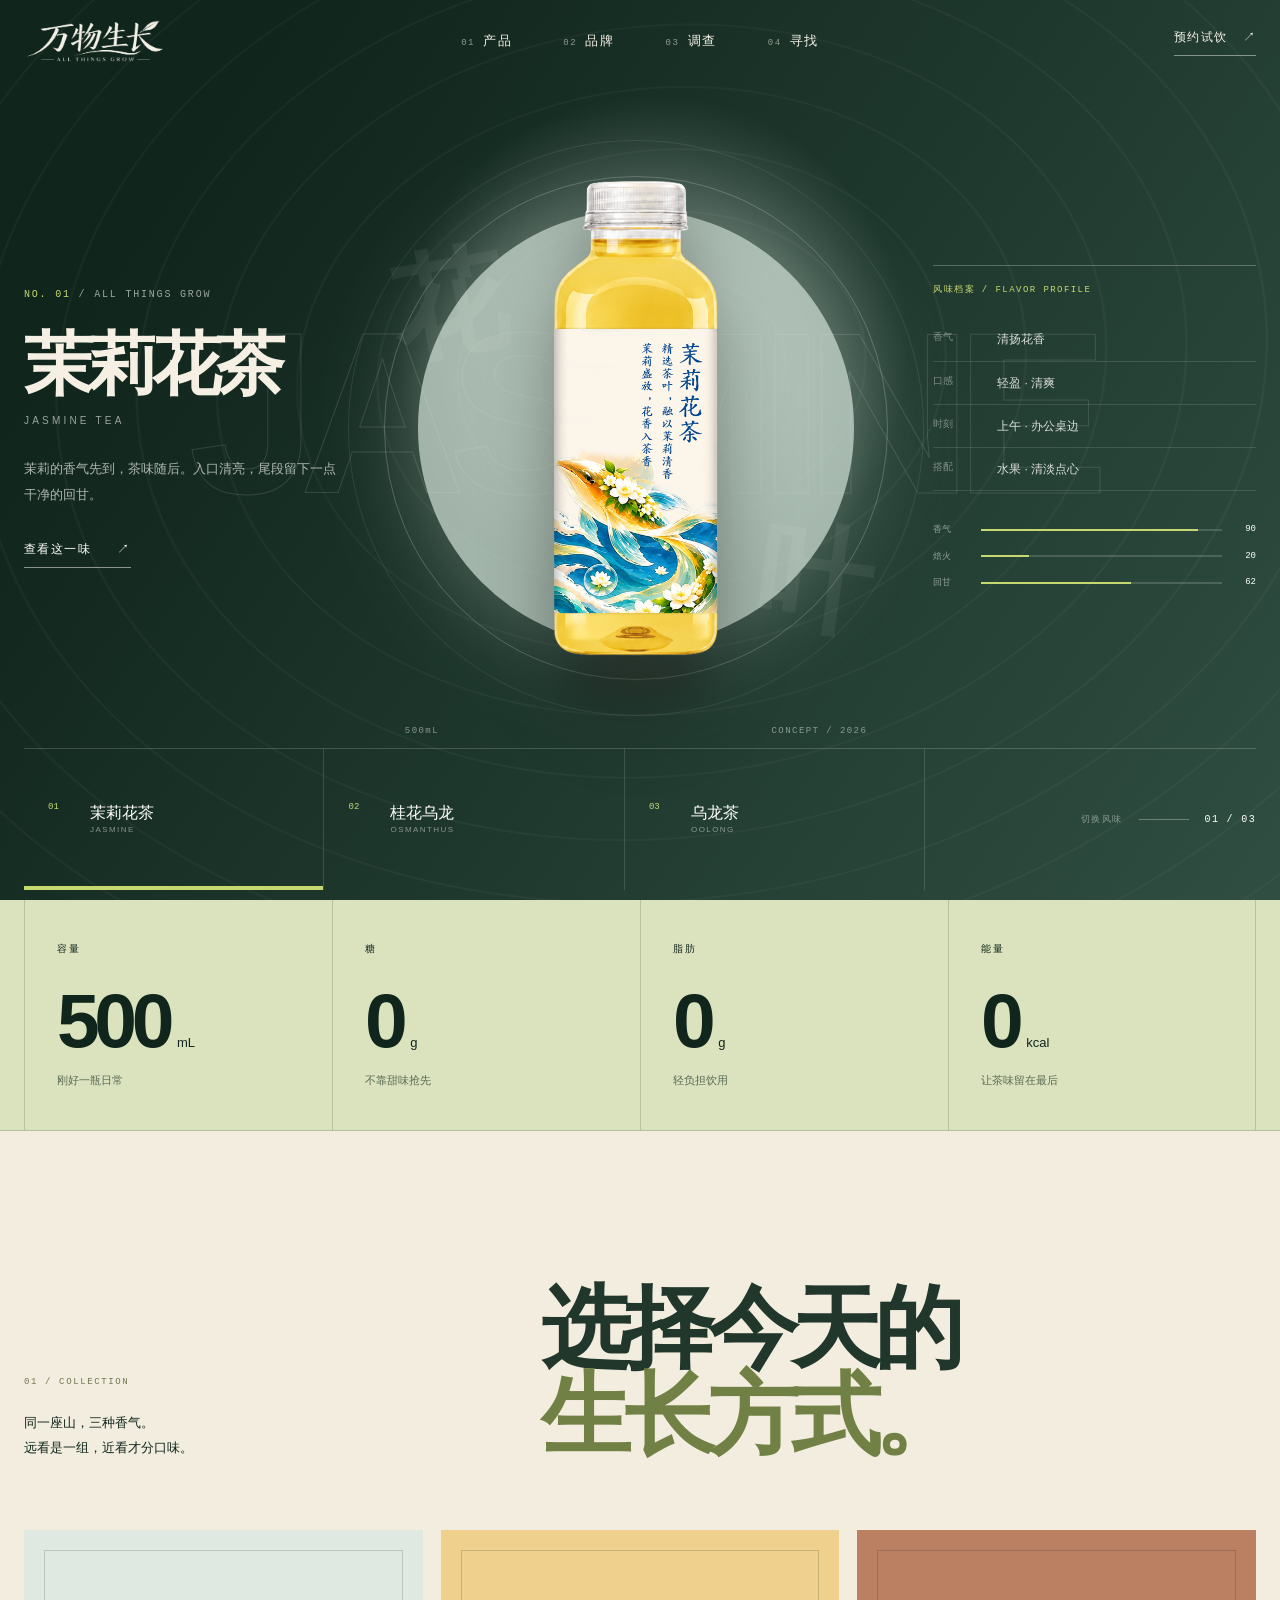
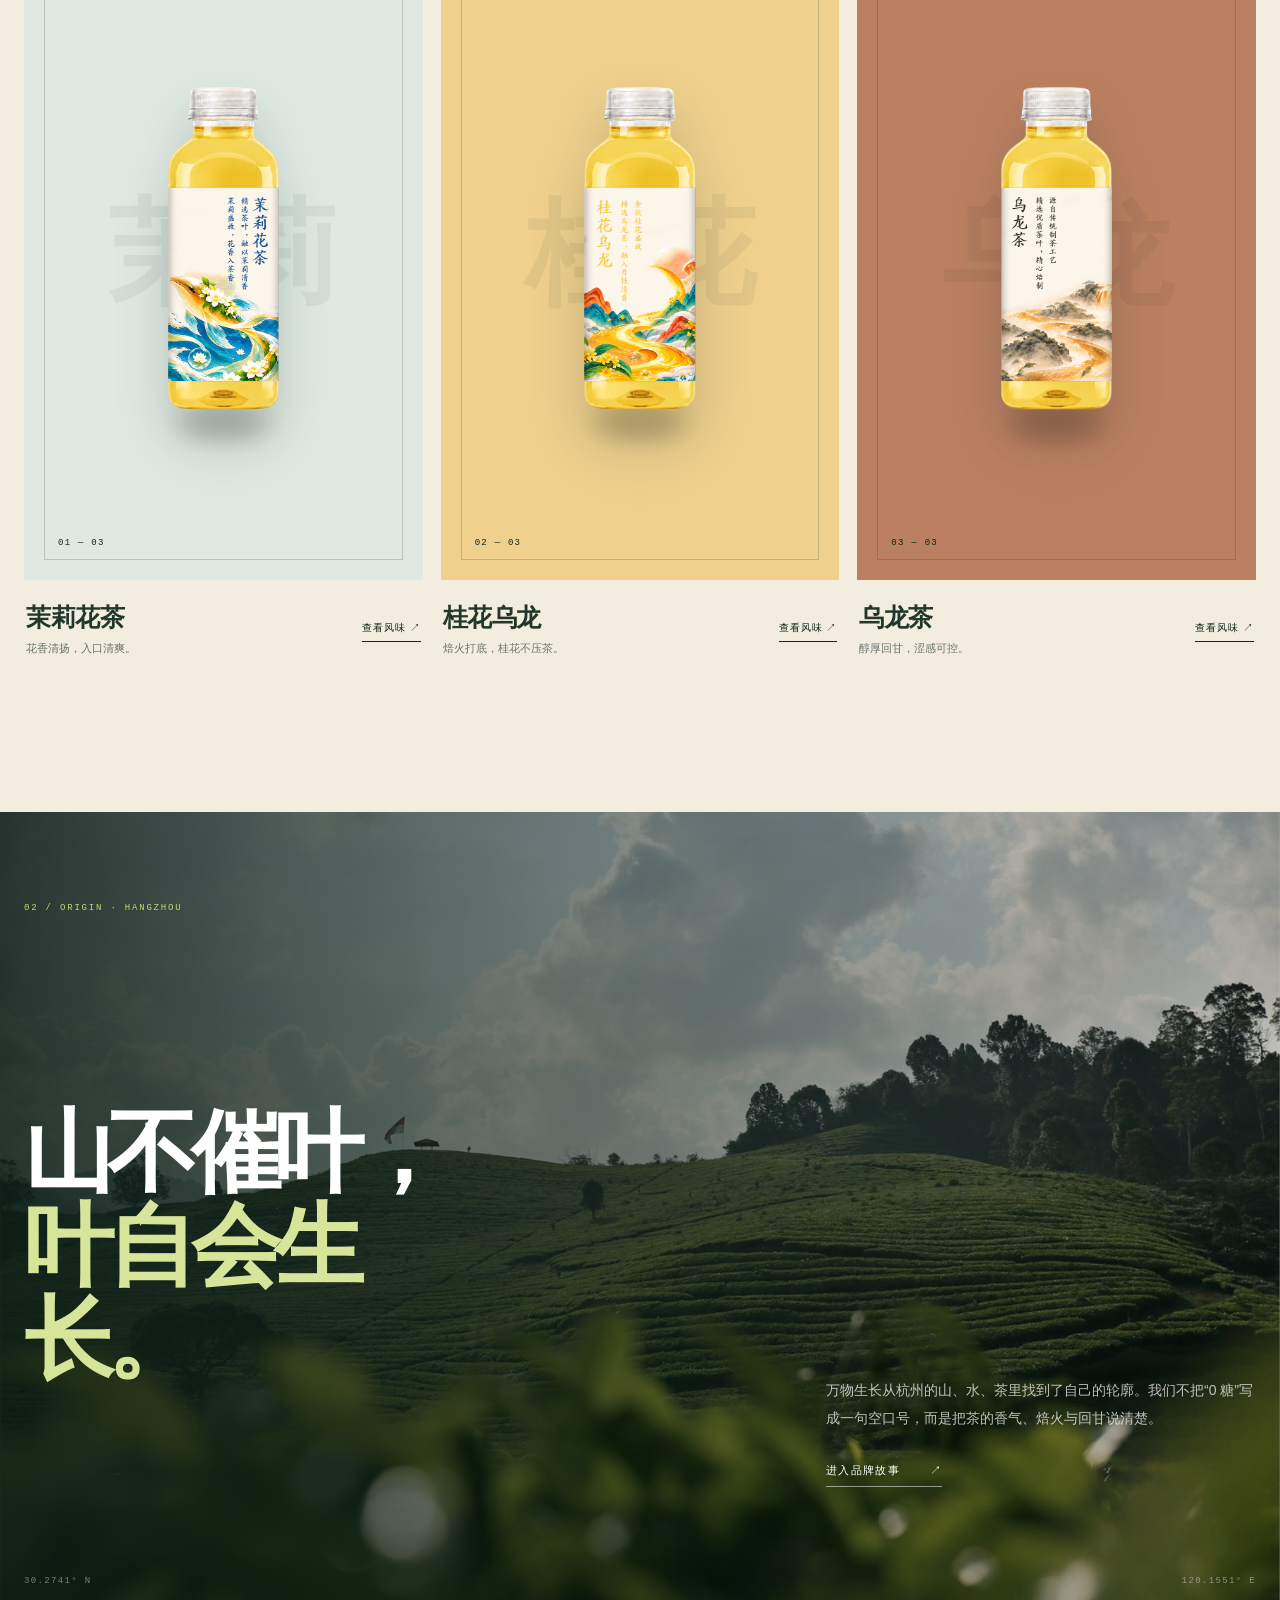
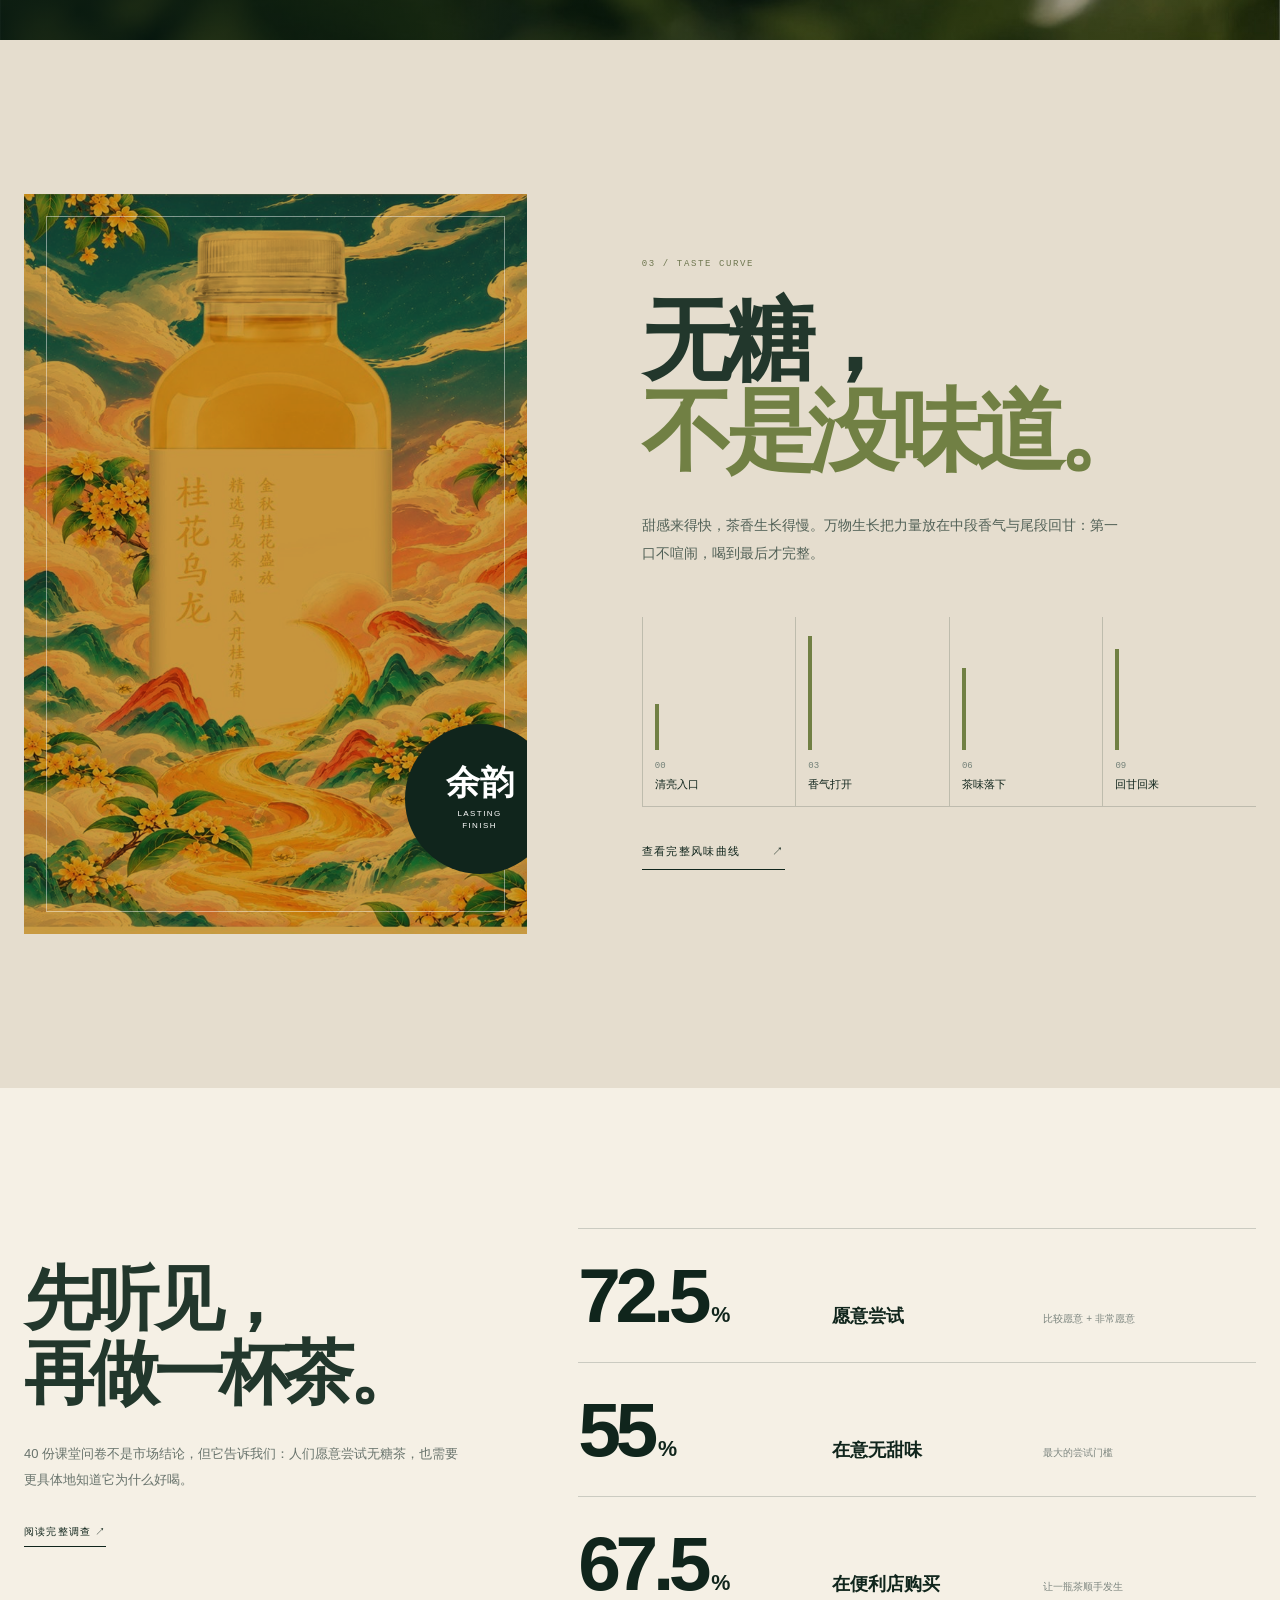
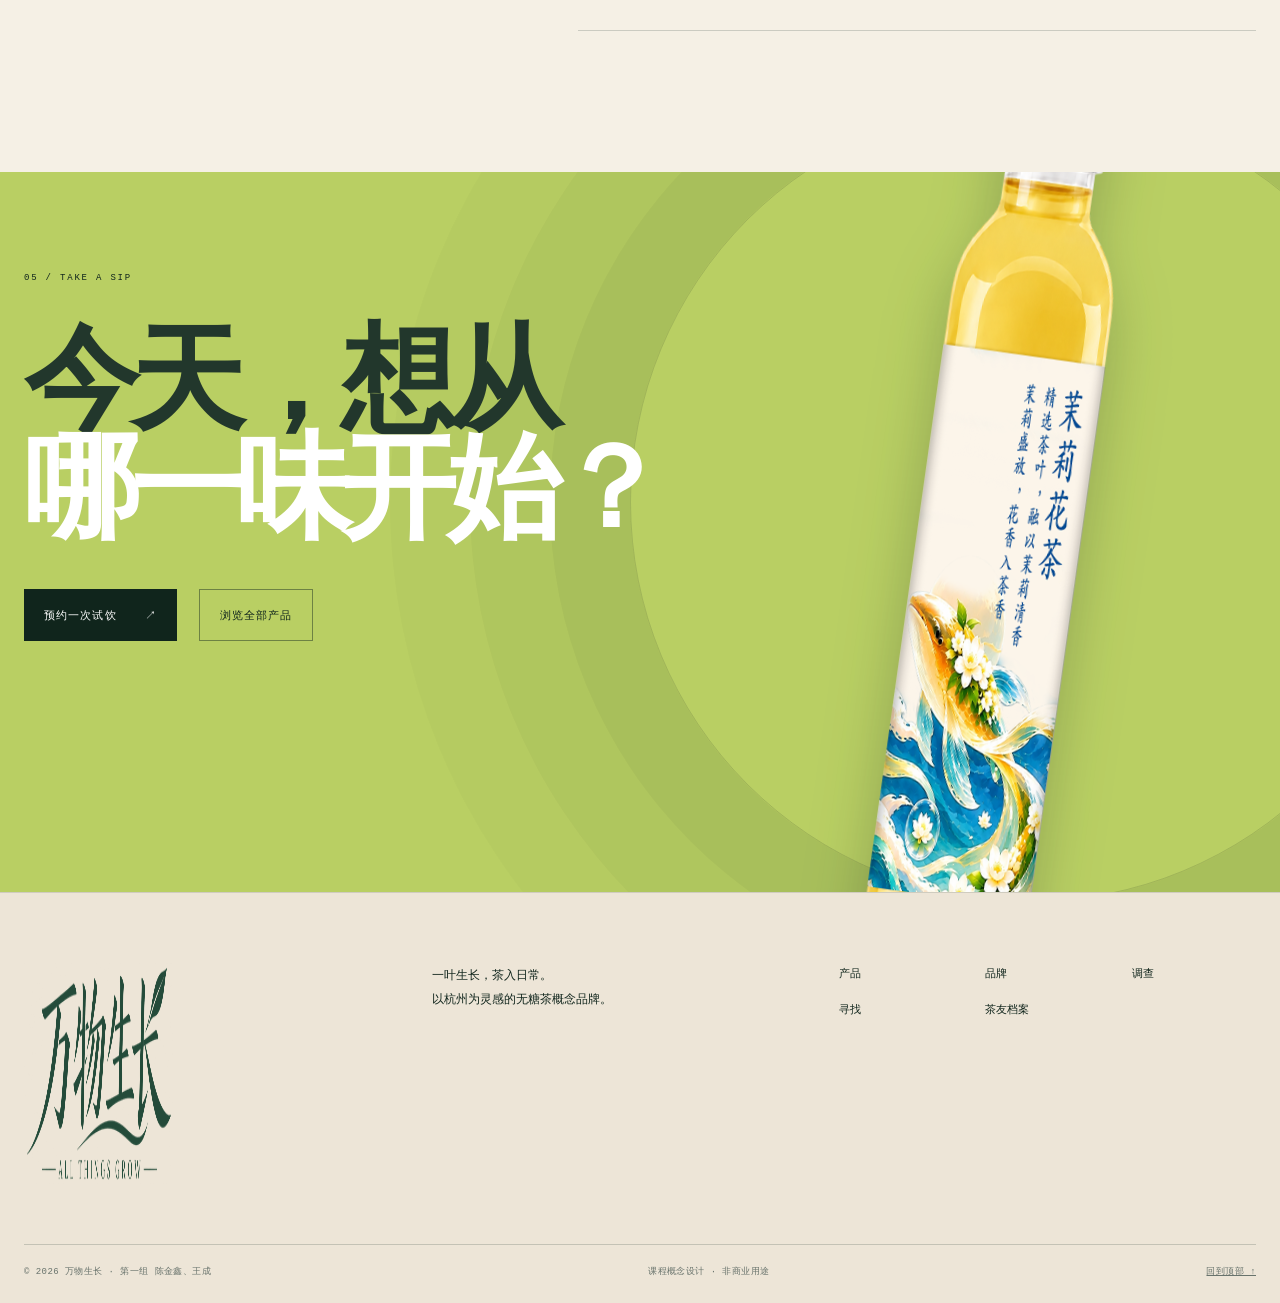
==== commit 058a6c7e: "Redesign homepage as immersive product showcase" ====
--- a/index.html
+++ b/index.html
@@ -3,304 +3,89 @@
 <head>
 <meta charset="utf-8">
 <meta name="viewport" content="width=device-width, initial-scale=1">
-<meta name="theme-color" content="#0B110E">
-<title>万物生长 · 无糖茶 / 一叶生长，茶入日常</title>
-<meta name="description" content="万物生长无糖茶品牌官网：同一座山，三种香气。茉莉花茶、桂花乌龙、乌龙茶，500mL，0糖0脂0卡。">
+<meta name="theme-color" content="#10251c">
+<title>万物生长 · 三种香气，一瓶日常</title>
+<meta name="description" content="万物生长无糖茶：茉莉花茶、桂花乌龙、乌龙茶。500mL，0糖0脂0卡，让香气自然生长。">
 <link rel="icon" href="assets/img/emblem_deep.png">
 <link rel="stylesheet" href="assets/css/site.css">
+<link rel="stylesheet" href="assets/css/experience.css">
 <script src="assets/js/site.js" defer></script>
+<script src="assets/js/experience.js" defer></script>
 </head>
-<body data-page="home">
+<body class="experience-home" data-page="home">
 <a class="skip-link" href="#main">跳到正文</a>
-
-<header class="site-header" id="siteHeader">
-  <div class="shell header-inner">
-    <a class="brand" href="index.html" aria-label="万物生长首页">
-      <img src="assets/img/logo_deep.png" alt="万物生长" width="760" height="221">
-      <span>All Things Grow</span>
-    </a>
-    <nav class="nav" aria-label="主导航">
-      <a href="products.html" data-nav="products">产品</a>
-      <a href="brand.html" data-nav="brand">品牌</a>
-      <a href="survey.html" data-nav="survey">调查</a>
-      <a href="find.html" data-nav="find">寻找</a>
+<header class="site-header experience-header" id="siteHeader">
+  <div class="experience-shell experience-header__inner">
+    <a class="brand experience-brand" href="index.html" aria-label="万物生长首页"><img src="assets/img/logo_cream.png" alt="万物生长" width="760" height="221"></a>
+    <nav class="experience-nav" aria-label="主导航">
+      <a href="#collection"><span>01</span>产品</a><a href="brand.html"><span>02</span>品牌</a><a href="survey.html"><span>03</span>调查</a><a href="find.html"><span>04</span>寻找</a>
     </nav>
-    <div class="header-actions">
-      <a class="header-auth" href="register.html">注册</a>
-      <a class="btn btn--small" href="find.html#booking">试饮预约</a>
-    </div>
-    <button class="menu-toggle" id="menuToggle" type="button" aria-label="打开菜单" aria-expanded="false" aria-controls="mobileMenu">
-      <i></i><i></i><i></i>
-    </button>
+    <a class="experience-book" href="find.html#booking">预约试饮 <span>↗</span></a>
+    <button class="menu-toggle experience-menu" id="menuToggle" type="button" aria-label="打开菜单" aria-expanded="false" aria-controls="mobileMenu"><i></i><i></i><i></i></button>
   </div>
 </header>
-
 <div class="mobile-menu" id="mobileMenu" aria-hidden="true">
-  <div class="mobile-menu__top">
-    <img src="assets/img/logo_deep.png" alt="万物生长" width="760" height="221">
-    <button class="mobile-close" id="menuClose" type="button" aria-label="关闭菜单">×</button>
-  </div>
-  <nav class="mobile-nav" aria-label="移动端导航">
-    <a href="index.html"><span>00</span>首页</a>
-    <a href="products.html"><span>01</span>产品</a>
-    <a href="brand.html"><span>02</span>品牌</a>
-    <a href="survey.html"><span>03</span>调查</a>
-    <a href="find.html"><span>04</span>寻找</a>
-  </nav>
+  <div class="mobile-menu__top"><img src="assets/img/logo_deep.png" alt="万物生长" width="760" height="221"><button class="mobile-close" id="menuClose" type="button" aria-label="关闭菜单">×</button></div>
+  <nav class="mobile-nav" aria-label="移动端导航"><a href="index.html"><span>00</span>首页</a><a href="products.html"><span>01</span>产品</a><a href="brand.html"><span>02</span>品牌</a><a href="survey.html"><span>03</span>调查</a><a href="find.html"><span>04</span>寻找</a></nav>
   <a class="btn mobile-cta" href="find.html#booking">试饮预约 <span aria-hidden="true">→</span></a>
-  <a class="mobile-auth" href="register.html">注册 / 茶友档案 <span aria-hidden="true">→</span></a>
-  <div class="mobile-meta">
-    <span>ALL THINGS GROW — 2026</span>
-    <span>课程概念项目 · 非娃哈哈官方页面</span>
-  </div>
+  <div class="mobile-meta"><span>ALL THINGS GROW — 2026</span><span>课程概念项目 · 非商业用途</span></div>
 </div>
-
 <main id="main">
-  <section class="hero" id="top">
-    <div class="shell hero-grid">
-      <div class="hero-copy">
-        <p class="eyebrow">万物生长 · 无糖茶 / 500mL</p>
-        <h1>一叶生长，<br><em>茶入日常。</em></h1>
-        <p class="hero-lede">同一座山，三种香气。<br>看得懂的日常茶。</p>
-        <ul class="hero-facts">
-          <li><b>0糖</b> 0脂 0卡</li>
-          <li><b>500mL</b> 一瓶日常</li>
-          <li><b>三种</b> 茉莉 / 桂花 / 乌龙</li>
-        </ul>
-        <div class="hero-actions">
-          <a class="btn btn--solid" href="products.html">看三种香气 <span aria-hidden="true">→</span></a>
-          <a class="link-arrow" href="find.html#booking">先尝一口</a>
-        </div>
+  <section class="product-hero" id="top" data-product-hero aria-labelledby="heroTitle">
+    <div class="product-hero__wash" aria-hidden="true"></div><div class="product-hero__contours" aria-hidden="true"></div><div class="product-hero__word" data-product-word aria-hidden="true">JASMINE</div>
+    <div class="experience-shell product-hero__layout">
+      <div class="product-hero__intro">
+        <p class="hero-code"><span data-product-number>NO. 01</span> / ALL THINGS GROW</p>
+        <h1 id="heroTitle"><span data-product-name>茉莉花茶</span><small data-product-en>JASMINE TEA</small></h1>
+        <p class="product-hero__lead" data-product-desc>茉莉的香气先到，茶味随后。入口清亮，尾段留下一点干净的回甘。</p>
+        <a class="outline-link" href="products.html#jasmine" data-product-link>查看这一味 <span>↗</span></a>
       </div>
-
-      <figure class="hero-visual">
-        <div class="hero-frame">
-          <img src="assets/img/cover_photo.jpg" alt="万物生长无糖茶产品与茶杯" width="900" height="967" fetchpriority="high">
-        </div>
-        <figcaption class="hero-caption">
-          <span>产品视觉 / 500mL</span>
-          <span>PLATE 00</span>
-        </figcaption>
-        <span class="hero-seal" aria-hidden="true">生长</span>
-      </figure>
-    </div>
-
-    <div class="hero-scroll" aria-hidden="true"><i></i><span>向下 / SCROLL</span></div>
-    <div class="hero-index" aria-hidden="true">00 / 09</div>
-  </section>
-
-  <section class="section section--line" id="belief">
-    <div class="shell">
-      <div class="intro-grid">
-        <h2 class="intro-quote" data-reveal>山不催叶，<br><em>叶自会生长。</em></h2>
-        <div class="intro-copy">
-          <p class="first" data-reveal>日常的一瓶茶，不必讲很大的道理。它只要说清自己是什么茶、什么时候喝、为什么好喝。</p>
-          <p data-reveal data-delay="1">万物生长是一个以杭州为灵感的无糖茶概念品牌。三种风味共用同一座山形骨架，只换茶名、辅助色与一种植物元素；远看是一组，近看才分口味。</p>
-          <div class="intro-sign" data-reveal data-delay="2"><i></i><span>一叶生长，茶入日常</span></div>
+      <div class="product-hero__stage" aria-live="polite">
+        <div class="product-hero__halo" aria-hidden="true"></div><span class="botanical botanical--one" aria-hidden="true">花</span><span class="botanical botanical--two" aria-hidden="true">叶</span>
+        <img class="product-hero__bottle" data-product-bottle src="assets/img/bottle_jasmine.png" alt="万物生长茉莉花茶瓶身" width="520" height="1145" fetchpriority="high">
+        <div class="stage-caption"><span>500mL</span><span>CONCEPT / 2026</span></div>
+      </div>
+      <div class="product-hero__detail">
+        <p class="detail-label">风味档案 / FLAVOR PROFILE</p>
+        <dl class="detail-list"><div><dt>香气</dt><dd data-product-aroma>清扬花香</dd></div><div><dt>口感</dt><dd data-product-taste>轻盈 · 清爽</dd></div><div><dt>时刻</dt><dd data-product-moment>上午 · 办公桌边</dd></div><div><dt>搭配</dt><dd data-product-pair>水果 · 清淡点心</dd></div></dl>
+        <div class="taste-meter" aria-label="香气与回甘强度">
+          <div><span>香气</span><i><b data-meter-aroma style="width:90%"></b></i><em data-meter-aroma-value>90</em></div><div><span>焙火</span><i><b data-meter-roast style="width:20%"></b></i><em data-meter-roast-value>20</em></div><div><span>回甘</span><i><b data-meter-finish style="width:62%"></b></i><em data-meter-finish-value>62</em></div>
         </div>
       </div>
     </div>
-  </section>
-
-  <section class="section section--panel">
-    <div class="shell">
-      <div class="section-head">
-        <div class="eyebrow" data-reveal>01 — 产品家族</div>
-        <div class="head-right">
-          <h2 data-reveal>同一座山，<br>三种香气。</h2>
-          <p class="lede" data-reveal data-delay="1">三款共用同一山形骨架与曲水走向，只换茶名、辅助色和一种植物元素。选一支，看看它的香气从哪里来。</p>
-        </div>
-      </div>
-
-      <div class="flavor-cards">
-        <a class="flavor-card" href="products.html#jasmine" style="--accent:#DCCDB8" data-reveal>
-          <span class="flavor-card__glow" aria-hidden="true"></span>
-          <span class="flavor-card__top"><span class="flavor-card__no">01 / 500mL</span><span class="flavor-card__en">JASMINE</span></span>
-          <img class="flavor-card__img" src="assets/img/bottle_jasmine.png" alt="茉莉花茶" width="520" height="1145" loading="lazy">
-          <span class="flavor-card__meta">
-            <span class="flavor-card__name">茉莉花茶</span>
-            <span class="flavor-card__note">花香清扬，入口清爽。适合上午，配清淡点心。</span>
-            <span class="flavor-card__foot"><span>花香 90 / 回甘 62</span><i aria-hidden="true">→</i></span>
-          </span>
-        </a>
-
-        <a class="flavor-card" href="products.html#osmanthus" style="--accent:#C7A15A" data-reveal data-delay="1">
-          <span class="flavor-card__glow" aria-hidden="true"></span>
-          <span class="flavor-card__top"><span class="flavor-card__no">02 / 500mL</span><span class="flavor-card__en">OSMANTHUS</span></span>
-          <img class="flavor-card__img" src="assets/img/bottle_osmanthus.png" alt="桂花乌龙" width="520" height="1145" loading="lazy">
-          <span class="flavor-card__meta">
-            <span class="flavor-card__name">桂花乌龙</span>
-            <span class="flavor-card__note">焙火打底，桂花不压茶。适合午后，配坚果。</span>
-            <span class="flavor-card__foot"><span>焙火 58 / 回甘 74</span><i aria-hidden="true">→</i></span>
-          </span>
-        </a>
-
-        <a class="flavor-card" href="products.html#oolong" style="--accent:#9A6544" data-reveal data-delay="2">
-          <span class="flavor-card__glow" aria-hidden="true"></span>
-          <span class="flavor-card__top"><span class="flavor-card__no">03 / 500mL</span><span class="flavor-card__en">OOLONG</span></span>
-          <img class="flavor-card__img" src="assets/img/bottle_oolong.png" alt="乌龙茶" width="520" height="1145" loading="lazy">
-          <span class="flavor-card__meta">
-            <span class="flavor-card__name">乌龙茶</span>
-            <span class="flavor-card__note">醇厚回甘，涩感可控。适合佐餐，配油脂料理。</span>
-            <span class="flavor-card__foot"><span>焙火 80 / 回甘 82</span><i aria-hidden="true">→</i></span>
-          </span>
-        </a>
-      </div>
-
-      <div class="section-foot">
-        <span>500mL · 0糖 0脂 0卡 · 三款风味</span>
-        <a class="link-arrow" href="products.html">进入产品页 <span aria-hidden="true">→</span></a>
-      </div>
+    <div class="experience-shell product-switcher" role="tablist" aria-label="选择茶饮口味">
+      <button class="product-tab is-active" type="button" role="tab" aria-selected="true" data-experience-flavor="jasmine"><span>01</span><b>茉莉花茶</b><small>JASMINE</small></button>
+      <button class="product-tab" type="button" role="tab" aria-selected="false" data-experience-flavor="osmanthus"><span>02</span><b>桂花乌龙</b><small>OSMANTHUS</small></button>
+      <button class="product-tab" type="button" role="tab" aria-selected="false" data-experience-flavor="oolong"><span>03</span><b>乌龙茶</b><small>OOLONG</small></button>
+      <div class="switcher-note"><span>切换风味</span><i></i><b data-product-count>01 / 03</b></div>
     </div>
   </section>
-
-  <section class="section section--deep" id="taste">
-    <div class="shell">
-      <div class="curve-grid">
-        <div>
-          <div class="eyebrow" data-reveal>02 — 配方</div>
-          <h2 data-reveal style="margin-top:18px;font-size:clamp(32px,4.2vw,60px);line-height:1.18;">无糖，<br>不是没味道。</h2>
-          <p class="lede" data-reveal data-delay="1" style="margin-top:18px;">在 40 份问卷里，55% 的人说「不喜欢无甜味的口感」。所以我们不把「0 糖」当卖点，而是把香气、回甘和喝法讲清楚。</p>
-          <p class="lede" data-reveal data-delay="2" style="margin-top:14px;">甜饮的甜感来得快、落得也快；万物生长把力气放在中段香气和尾段回甘。喝到最后，嘴里还留着一点甜。</p>
-          <div data-reveal data-delay="3" style="margin-top:28px;">
-            <a class="link-arrow" href="products.html#taste">看完整风味曲线 <span aria-hidden="true">→</span></a>
-          </div>
-        </div>
-
-        <div class="curve-panel" data-reveal>
-          <div class="curve-toggle" role="group" aria-label="选择风味曲线">
-            <button class="curve-btn" type="button" data-curve="grow" aria-pressed="true" data-caption="万物生长：香气在中段打开，回甘在最后回来。">万物生长</button>
-            <button class="curve-btn" type="button" data-curve="sweet" aria-pressed="false" data-caption="普通甜饮：第一口很甜，后面只剩水。">普通甜饮</button>
-          </div>
-          <svg class="curve-svg" viewBox="0 0 460 240" role="img" aria-label="风味强度随时间变化的曲线对比">
-            <line class="curve-axis" x1="40" y1="180" x2="430" y2="180"/>
-            <line class="curve-axis" x1="40" y1="24" x2="40" y2="180"/>
-            <line class="curve-axis" x1="140" y1="24" x2="140" y2="180"/>
-            <line class="curve-axis" x1="275" y1="24" x2="275" y2="180"/>
-            <line class="curve-axis" x1="400" y1="24" x2="400" y2="180"/>
-            <text class="curve-label" x="40" y="18">风味强度</text>
-            <text class="curve-label" x="52" y="201">前调</text>
-            <text class="curve-label" x="158" y="201">中段</text>
-            <text class="curve-label" x="286" y="201">尾段</text>
-            <text class="curve-label" x="408" y="201">回甘</text>
-            <g class="curve-group is-active" data-curve="grow">
-              <path class="curve-line curve-line--grow" d="M40,146 C80,140 110,128 145,108 C180,88 210,84 245,98 C275,110 300,126 330,122 C365,118 390,96 430,88"/>
-              <circle cx="430" cy="88" r="3.4" fill="#C7A15A"/>
-            </g>
-            <g class="curve-group" data-curve="sweet">
-              <path class="curve-line curve-line--sweet" d="M40,60 C80,48 110,62 145,96 C180,130 215,158 255,166 C310,176 370,176 430,178"/>
-              <circle cx="430" cy="178" r="3.4" fill="#B44832"/>
-            </g>
-          </svg>
-          <p class="curve-caption" data-curve-caption>万物生长：香气在中段打开，回甘在最后回来。</p>
-          <div class="curve-legend"><span class="grow"><i></i>万物生长</span><span class="sweet"><i></i>普通甜饮</span></div>
-        </div>
-      </div>
+  <section class="spec-ledger" aria-label="产品核心信息"><div class="experience-shell spec-ledger__grid">
+    <div data-reveal><small>容量</small><strong>500<em>mL</em></strong><span>刚好一瓶日常</span></div><div data-reveal data-delay="1"><small>糖</small><strong>0<em>g</em></strong><span>不靠甜味抢先</span></div><div data-reveal data-delay="2"><small>脂肪</small><strong>0<em>g</em></strong><span>轻负担饮用</span></div><div data-reveal data-delay="3"><small>能量</small><strong>0<em>kcal</em></strong><span>让茶味留在最后</span></div>
+  </div></section>
+  <section class="collection" id="collection"><div class="experience-shell">
+    <header class="editorial-head"><div data-reveal><span class="editorial-no">01 / COLLECTION</span><p>同一座山，三种香气。<br>远看是一组，近看才分口味。</p></div><h2 data-reveal data-delay="1">选择今天的<br><em>生长方式。</em></h2></header>
+    <div class="collection-grid">
+      <article class="collection-card collection-card--jasmine" data-reveal><a class="collection-card__visual" href="products.html#jasmine" aria-label="查看茉莉花茶"><span class="collection-card__type" aria-hidden="true">茉莉</span><img src="assets/img/bottle_jasmine.png" alt="茉莉花茶" width="520" height="1145" loading="lazy"><span class="collection-card__index">01 — 03</span></a><div class="collection-card__copy"><div><h3>茉莉花茶</h3><p>花香清扬，入口清爽。</p></div><a href="products.html#jasmine">查看风味 ↗</a></div></article>
+      <article class="collection-card collection-card--osmanthus" data-reveal data-delay="1"><a class="collection-card__visual" href="products.html#osmanthus" aria-label="查看桂花乌龙"><span class="collection-card__type" aria-hidden="true">桂花</span><img src="assets/img/bottle_osmanthus.png" alt="桂花乌龙" width="520" height="1145" loading="lazy"><span class="collection-card__index">02 — 03</span></a><div class="collection-card__copy"><div><h3>桂花乌龙</h3><p>焙火打底，桂花不压茶。</p></div><a href="products.html#osmanthus">查看风味 ↗</a></div></article>
+      <article class="collection-card collection-card--oolong" data-reveal data-delay="2"><a class="collection-card__visual" href="products.html#oolong" aria-label="查看乌龙茶"><span class="collection-card__type" aria-hidden="true">乌龙</span><img src="assets/img/bottle_oolong.png" alt="乌龙茶" width="520" height="1145" loading="lazy"><span class="collection-card__index">03 — 03</span></a><div class="collection-card__copy"><div><h3>乌龙茶</h3><p>醇厚回甘，涩感可控。</p></div><a href="products.html#oolong">查看风味 ↗</a></div></article>
     </div>
+  </div></section>
+  <section class="origin-story" aria-labelledby="originTitle">
+    <div class="origin-story__image"><img src="assets/img/tea_field.jpg" alt="云雾下的茶园山脊" width="1600" height="1066" loading="lazy"></div><div class="origin-story__veil" aria-hidden="true"></div>
+    <div class="experience-shell origin-story__content"><p class="origin-story__chapter" data-reveal>02 / ORIGIN · HANGZHOU</p><h2 id="originTitle" data-reveal>山不催叶，<br><em>叶自会生长。</em></h2><div class="origin-story__text" data-reveal data-delay="1"><p>万物生长从杭州的山、水、茶里找到了自己的轮廓。我们不把“0 糖”写成一句空口号，而是把茶的香气、焙火与回甘说清楚。</p><a href="brand.html">进入品牌故事 <span>↗</span></a></div><div class="origin-story__coords" aria-hidden="true"><span>30.2741° N</span><span>120.1551° E</span></div></div>
   </section>
-
-  <section class="field-band" aria-labelledby="beliefBand">
-    <img class="field-band__img" src="assets/img/tea_field.jpg" alt="云雾下的茶园山脊" width="1600" height="1066" loading="lazy">
-    <div class="shell field-band__inner">
-      <p class="field-band__quote" id="beliefBand" data-reveal>万物各有时。</p>
-      <div class="field-band__meta">
-        <span>PLATE 01 / 品牌信念</span>
-        <span>不催、不赶，按自己的时间打开。</span>
-      </div>
-    </div>
-  </section>
-
-  <section class="section section--panel" id="surveyStrip">
-    <div class="shell">
-      <div class="section-head">
-        <div class="eyebrow" data-reveal>03 — 调查</div>
-        <div class="head-right">
-          <h2 data-reveal>40 份问卷，<br>一杯茶的答案。</h2>
-          <p class="lede" data-reveal data-delay="1">在做这瓶茶之前，我们先整理了 40 份课堂问卷：喝不喝无糖茶、为什么买、什么阻止了他们。样本不大，但足够指出方向。</p>
-        </div>
-      </div>
-
-      <div class="stats-strip" data-reveal>
-        <div class="stat">
-          <div class="stat__value"><span data-count="72.5" data-decimals="1">72.5</span><small>%</small></div>
-          <div class="stat__label">愿意尝试</div>
-          <div class="stat__note">比较愿意 + 非常愿意</div>
-        </div>
-        <div class="stat">
-          <div class="stat__value"><span data-count="3.67" data-decimals="2">3.67</span><small>/ 5</small></div>
-          <div class="stat__label">概念理解均值</div>
-          <div class="stat__note">但仍有人不知道是什么茶</div>
-        </div>
-        <div class="stat">
-          <div class="stat__value"><span data-count="77.5" data-decimals="1">77.5</span><small>%</small></div>
-          <div class="stat__label">买过东方树叶</div>
-          <div class="stat__note">头部品牌心智已被占满</div>
-        </div>
-        <div class="stat">
-          <div class="stat__value"><span data-count="55" data-decimals="0">55</span><small>%</small></div>
-          <div class="stat__label">怕「无糖不甜」</div>
-          <div class="stat__note">最大的尝试门槛</div>
-        </div>
-      </div>
-
-      <div class="section-foot">
-        <span>n=40 · 课堂样本 · 仅作概念方向判断</span>
-        <a class="link-arrow" href="survey.html">读完整调查 <span aria-hidden="true">→</span></a>
-      </div>
-    </div>
-  </section>
-
-  <section class="find-band" id="findStrip">
-    <div class="shell">
-      <div class="find-band__grid">
-        <div>
-          <div class="eyebrow" data-reveal>04 — 寻找</div>
-          <h2 data-reveal style="margin-top:16px;">在便利店，<br>遇见一杯茶。</h2>
-          <p data-reveal data-delay="1">67.5% 的人在便利店买无糖茶。首批计划先进杭州的便利店与校园店，4—5 元，顺手就能带走。</p>
-          <div class="find-band__meta" data-reveal data-delay="2">
-            <span>便利店 67.5%</span><span>商超 37.5%</span><span>4—5 元 / 500mL</span>
-          </div>
-        </div>
-        <div class="actions" data-reveal data-delay="2">
-          <a class="btn btn--solid" href="find.html">看在哪里买 <span aria-hidden="true">→</span></a>
-          <a class="link-arrow" href="find.html#booking">预约试饮</a>
-        </div>
-      </div>
-    </div>
-  </section>
+  <section class="taste-story" id="taste"><div class="experience-shell taste-story__grid">
+    <div class="taste-story__visual" data-reveal><img src="assets/img/poster_osmanthus.jpg" alt="桂花乌龙产品海报" width="820" height="1036" loading="lazy"><div class="taste-story__stamp"><span>余韵</span><b>LASTING<br>FINISH</b></div></div>
+    <div class="taste-story__copy"><span class="editorial-no" data-reveal>03 / TASTE CURVE</span><h2 data-reveal>无糖，<br><em>不是没味道。</em></h2><p data-reveal data-delay="1">甜感来得快，茶香生长得慢。万物生长把力量放在中段香气与尾段回甘：第一口不喧闹，喝到最后才完整。</p><div class="flavor-timeline" data-reveal data-delay="2"><div><i style="--h:35%"></i><span>00</span><b>清亮入口</b></div><div><i style="--h:86%"></i><span>03</span><b>香气打开</b></div><div><i style="--h:62%"></i><span>06</span><b>茶味落下</b></div><div><i style="--h:76%"></i><span>09</span><b>回甘回来</b></div></div><a class="dark-link" href="products.html#taste" data-reveal data-delay="3">查看完整风味曲线 <span>↗</span></a></div>
+  </div></section>
+  <section class="evidence"><div class="experience-shell evidence__grid">
+    <div class="evidence__intro"><span class="editorial-no" data-reveal>04 / WHAT PEOPLE SAID</span><h2 data-reveal>先听见，<br>再做一杯茶。</h2><p data-reveal data-delay="1">40 份课堂问卷不是市场结论，但它告诉我们：人们愿意尝试无糖茶，也需要更具体地知道它为什么好喝。</p><a href="survey.html" data-reveal data-delay="2">阅读完整调查 ↗</a></div>
+    <div class="evidence__numbers"><div data-reveal><strong>72.5<small>%</small></strong><span>愿意尝试</span><p>比较愿意 + 非常愿意</p></div><div data-reveal data-delay="1"><strong>55<small>%</small></strong><span>在意无甜味</span><p>最大的尝试门槛</p></div><div data-reveal data-delay="2"><strong>67.5<small>%</small></strong><span>在便利店购买</span><p>让一瓶茶顺手发生</p></div></div>
+  </div></section>
+  <section class="closing-cta"><div class="closing-cta__rings" aria-hidden="true"></div><div class="experience-shell closing-cta__inner"><p data-reveal>05 / TAKE A SIP</p><h2 data-reveal>今天，想从<br><em>哪一味开始？</em></h2><div class="closing-cta__actions" data-reveal data-delay="1"><a href="find.html#booking">预约一次试饮 <span>↗</span></a><a href="products.html">浏览全部产品</a></div><img src="assets/img/bottle_jasmine.png" alt="茉莉花茶瓶身" width="520" height="1145" loading="lazy"></div></section>
 </main>
-
-<footer class="site-footer">
-  <div class="shell">
-    <div class="footer-grid">
-      <div class="footer-brand">
-        <img src="assets/img/logo_deep.png" alt="万物生长" width="760" height="221">
-        <p>一叶生长，茶入日常。以杭州为灵感的无糖茶概念品牌，三种香气，500mL。</p>
-      </div>
-      <div class="footer-col">
-        <h4>浏览</h4>
-        <a href="products.html">产品</a>
-        <a href="brand.html">品牌</a>
-        <a href="survey.html">调查</a>
-        <a href="find.html">寻找</a>
-      </div>
-      <div class="footer-col">
-        <h4>更多</h4>
-        <a href="find.html#booking">试饮预约</a>
-        <a href="survey.html#method">调查方法</a>
-        <a href="brand.html#visual">视觉系统</a>
-        <a href="register.html">注册 / 茶友档案</a>
-      </div>
-      <div class="footer-col">
-        <h4>声明</h4>
-        <p class="footer-legal">课程概念设计，非娃哈哈官方页面，未获品牌授权，不用于商业用途。产品与场景图像为 AI 辅助生成的概念视觉；问卷 n=40，课堂样本，不代表全市场。</p>
-      </div>
-    </div>
-    <div class="footer-bottom">
-      <span>© <span data-year>2026</span> 万物生长 · All Things Grow · 第一组 陈金鑫、王成</span>
-      <a class="to-top" href="#top">回到顶部 ↑</a>
-    </div>
-  </div>
-</footer>
+<footer class="site-footer experience-footer"><div class="experience-shell"><div class="experience-footer__top"><img src="assets/img/logo_deep.png" alt="万物生长" width="760" height="221"><p>一叶生长，茶入日常。<br>以杭州为灵感的无糖茶概念品牌。</p><nav aria-label="页脚导航"><a href="products.html">产品</a><a href="brand.html">品牌</a><a href="survey.html">调查</a><a href="find.html">寻找</a><a href="register.html">茶友档案</a></nav></div><div class="experience-footer__bottom"><span>© <span data-year>2026</span> 万物生长 · 第一组 陈金鑫、王成</span><span>课程概念设计 · 非商业用途</span><a href="#top">回到顶部 ↑</a></div></div></footer>
 </body>
 </html>
+
--- a/assets/css/experience.css
+++ b/assets/css/experience.css
@@ -0,0 +1,20 @@
+:root{--xp-ink:#10251c;--xp-cream:#f3eddf;--xp-paper:#ebe3d3;--xp-lime:#c6d870;--xp-line:rgba(16,37,28,.18);--xp-serif:"Noto Serif SC","Source Han Serif SC","Songti SC",STSong,serif;--xp-sans:"Noto Sans SC","PingFang SC","Microsoft YaHei",sans-serif}
+.experience-home{background:var(--xp-cream);color:var(--xp-ink);font-family:var(--xp-sans)}.experience-home::before{display:none}.experience-shell{width:min(100% - 48px,1440px);margin-inline:auto}
+.experience-header{height:82px;background:transparent;border:0;color:#f7f2e7;transition:background .35s,color .35s,box-shadow .35s}.experience-header.is-scrolled{background:rgba(16,37,28,.94);box-shadow:0 1px rgba(255,255,255,.12);backdrop-filter:blur(16px)}.experience-header__inner{height:100%;display:grid;grid-template-columns:210px 1fr 210px;align-items:center;gap:24px}.experience-brand{width:142px}.experience-brand img{width:100%;height:auto;display:block}.experience-brand span{display:none}.experience-nav{display:flex;justify-content:center;gap:clamp(26px,4vw,60px)}.experience-nav a{display:flex;align-items:baseline;gap:8px;color:inherit;text-decoration:none;font-size:13px;letter-spacing:.12em}.experience-nav a span{font:9px/1 var(--mono);opacity:.55}.experience-nav a:hover{color:var(--xp-lime)}.experience-book{justify-self:end;color:inherit;text-decoration:none;font-size:12px;letter-spacing:.12em;border-bottom:1px solid rgba(255,255,255,.45);padding-bottom:6px}.experience-book span{margin-left:10px}.experience-menu{display:none}.experience-menu i{background:#f7f2e7}
+.product-hero{--product:#d7e7dc;--product-2:#8eb6a6;position:relative;min-height:100svh;padding:108px 0 0;overflow:hidden;background:var(--xp-ink);color:#f6f0e4;isolation:isolate}.product-hero__wash{position:absolute;z-index:-3;inset:0;background:radial-gradient(circle at 51% 39%,color-mix(in srgb,var(--product) 45%,transparent) 0,transparent 30%),linear-gradient(125deg,#10251c 15%,color-mix(in srgb,var(--product-2) 34%,#10251c) 100%);transition:background .7s}.product-hero__contours{position:absolute;z-index:-2;inset:0;opacity:.16;background-image:repeating-radial-gradient(ellipse at 52% 43%,transparent 0 34px,rgba(255,255,255,.22) 35px 36px,transparent 37px 66px);transform:rotate(-7deg) scale(1.22)}.product-hero__word{position:absolute;z-index:-1;left:50%;top:46%;transform:translate(-50%,-50%);font:700 clamp(100px,18vw,300px)/.78 Arial,sans-serif;letter-spacing:-.075em;color:transparent;-webkit-text-stroke:1px rgba(255,255,255,.13);white-space:nowrap;transition:opacity .25s,transform .7s cubic-bezier(.2,.8,.2,1)}
+.product-hero__layout{display:grid;grid-template-columns:minmax(240px,.8fr) minmax(360px,1.25fr) minmax(260px,.82fr);align-items:center;min-height:calc(100svh - 260px);gap:clamp(26px,4vw,70px)}.product-hero__intro{align-self:center;position:relative;z-index:2}.hero-code{font:10px/1.4 var(--mono);letter-spacing:.18em;color:rgba(255,255,255,.58);margin-bottom:28px}.hero-code span{color:var(--xp-lime)}.product-hero h1{color:#f6f0e4;font:600 clamp(48px,5.4vw,84px)/1.02 var(--xp-serif);letter-spacing:-.07em}.product-hero h1 small{display:block;margin-top:14px;font:500 10px/1.4 var(--xp-sans);letter-spacing:.32em;color:rgba(255,255,255,.58)}.product-hero__lead{max-width:29em;margin-top:28px;color:rgba(255,255,255,.66);font-size:13px;line-height:2}.outline-link{display:inline-flex;align-items:center;gap:26px;margin-top:30px;padding-bottom:7px;color:#fff;text-decoration:none;font-size:12px;letter-spacing:.12em;border-bottom:1px solid rgba(255,255,255,.5)}.outline-link:hover{color:var(--xp-lime);border-color:var(--xp-lime)}
+.product-hero__stage{position:relative;align-self:stretch;display:grid;place-items:center;min-height:520px}.product-hero__halo{position:absolute;width:min(34vw,460px);aspect-ratio:1;border-radius:50%;background:var(--product);opacity:.72;box-shadow:0 0 100px color-mix(in srgb,var(--product) 50%,transparent);transition:background .7s,transform .7s}.product-hero__halo::before,.product-hero__halo::after{content:"";position:absolute;border:1px solid rgba(255,255,255,.3);border-radius:50%;inset:-34px}.product-hero__halo::after{inset:-70px;border-color:rgba(255,255,255,.12)}.product-hero__bottle{position:relative;z-index:2;width:min(29vw,305px);height:auto;max-height:66svh;object-fit:contain;filter:drop-shadow(0 35px 35px rgba(0,0,0,.35));transition:opacity .28s,transform .7s cubic-bezier(.2,.8,.2,1)}.product-hero__stage.is-swapping .product-hero__bottle{opacity:0;transform:translateY(24px) rotate(2deg) scale(.96)}.botanical{position:absolute;z-index:1;font:600 clamp(76px,9vw,148px)/1 var(--xp-serif);color:rgba(255,255,255,.06)}.botanical--one{left:0;top:22%;transform:rotate(-10deg)}.botanical--two{right:2%;bottom:17%;transform:rotate(8deg)}.stage-caption{position:absolute;bottom:12px;left:3%;right:3%;display:flex;justify-content:space-between;font:9px/1 var(--mono);letter-spacing:.16em;color:rgba(255,255,255,.48)}
+.product-hero__detail{align-self:center;border-top:1px solid rgba(255,255,255,.25);padding-top:18px}.detail-label{font:9px/1.4 var(--mono);letter-spacing:.16em;color:var(--xp-lime)}.detail-list{margin:22px 0 30px}.detail-list div{display:grid;grid-template-columns:64px 1fr;padding:10px 0;border-bottom:1px solid rgba(255,255,255,.12)}.detail-list dt{font-size:10px;color:rgba(255,255,255,.42)}.detail-list dd{margin:0;font-size:12px;color:rgba(255,255,255,.82)}.taste-meter{display:grid;gap:10px}.taste-meter>div{display:grid;grid-template-columns:38px 1fr 24px;align-items:center;gap:10px;font-size:9px;color:rgba(255,255,255,.5)}.taste-meter i{height:2px;background:rgba(255,255,255,.16)}.taste-meter b{display:block;height:100%;background:var(--xp-lime);transition:width .7s}.taste-meter em{font:9px/1 var(--mono);font-style:normal;color:#fff;text-align:right}
+.product-switcher{height:142px;display:grid;grid-template-columns:repeat(3,minmax(0,1fr)) 1.1fr;border-top:1px solid rgba(255,255,255,.18)}.product-tab{position:relative;display:grid;grid-template-columns:30px 1fr;grid-template-rows:auto auto;align-content:center;column-gap:12px;padding:0 24px;border:0;border-right:1px solid rgba(255,255,255,.14);background:transparent;color:rgba(255,255,255,.48);text-align:left;cursor:pointer}.product-tab::after{content:"";position:absolute;left:0;right:100%;bottom:0;height:4px;background:var(--xp-lime);transition:right .4s}.product-tab.is-active::after{right:0}.product-tab span{grid-row:1/3;font:9px/1 var(--mono);color:var(--xp-lime)}.product-tab b{font:500 16px/1.3 var(--xp-serif);color:#fff}.product-tab small{font:8px/1.6 var(--xp-sans);letter-spacing:.18em}.product-tab:hover{background:rgba(255,255,255,.04)}.switcher-note{display:flex;align-items:center;gap:16px;justify-content:flex-end;font-size:9px;letter-spacing:.15em;color:rgba(255,255,255,.45)}.switcher-note i{width:50px;height:1px;background:rgba(255,255,255,.3)}.switcher-note b{font:10px/1 var(--mono);color:#fff}
+.spec-ledger{background:#dbe3be;border-bottom:1px solid var(--xp-line)}.spec-ledger__grid{display:grid;grid-template-columns:repeat(4,1fr)}.spec-ledger__grid>div{min-height:230px;padding:40px 32px;border-left:1px solid var(--xp-line);display:flex;flex-direction:column}.spec-ledger__grid>div:last-child{border-right:1px solid var(--xp-line)}.spec-ledger small{font-size:10px;letter-spacing:.18em}.spec-ledger strong{margin-top:auto;font:600 clamp(54px,6vw,88px)/.9 Arial,sans-serif;letter-spacing:-.07em}.spec-ledger strong em{font:500 13px/1 var(--xp-sans);letter-spacing:0;margin-left:8px}.spec-ledger span{font-size:11px;margin-top:15px;color:rgba(16,37,28,.64)}
+.collection{padding:clamp(90px,12vw,180px) 0;background:var(--xp-cream)}.editorial-head{display:grid;grid-template-columns:.78fr 1.22fr;gap:60px;align-items:end;margin-bottom:70px}.editorial-no{display:block;font:9px/1.4 var(--mono);letter-spacing:.18em;color:#6f7750}.editorial-head p{font-size:13px;line-height:1.9;margin-top:22px}.editorial-head h2{font:600 clamp(50px,7vw,98px)/.98 var(--xp-serif);letter-spacing:-.075em}.editorial-head h2 em,.taste-story h2 em,.origin-story h2 em,.closing-cta h2 em{font-style:normal;color:#718044}.collection-grid{display:grid;grid-template-columns:repeat(3,1fr);gap:18px}.collection-card__visual{position:relative;min-height:650px;display:grid;place-items:center;overflow:hidden;text-decoration:none}.collection-card--jasmine .collection-card__visual{background:#dfe9e2}.collection-card--osmanthus .collection-card__visual{background:#efd08d}.collection-card--oolong .collection-card__visual{background:#bb8061}.collection-card__visual::after{content:"";position:absolute;inset:20px;border:1px solid rgba(16,37,28,.18)}.collection-card__visual img{position:relative;z-index:2;width:46%;max-height:530px;object-fit:contain;filter:drop-shadow(0 28px 25px rgba(16,37,28,.2));transition:transform .65s cubic-bezier(.2,.8,.2,1)}.collection-card:hover img{transform:translateY(-18px) rotate(-2deg) scale(1.04)}.collection-card__type{position:absolute;inset:50% auto auto 50%;transform:translate(-50%,-50%);font:600 clamp(86px,9vw,150px)/1 var(--xp-serif);color:rgba(16,37,28,.06);white-space:nowrap}.collection-card__index{position:absolute;z-index:3;left:34px;bottom:32px;font:9px/1 var(--mono);letter-spacing:.14em}.collection-card__copy{display:flex;justify-content:space-between;gap:20px;padding:22px 2px 0}.collection-card__copy h3{font:600 25px/1.25 var(--xp-serif)}.collection-card__copy p{font-size:11px;color:#6b746c;margin-top:5px}.collection-card__copy a{align-self:center;font-size:10px;letter-spacing:.1em;text-decoration:none;border-bottom:1px solid;padding-bottom:4px}
+.origin-story{position:relative;min-height:92svh;overflow:hidden;color:#f6f0e4;background:#10251c}.origin-story__image,.origin-story__veil{position:absolute;inset:0}.origin-story__image img{width:100%;height:100%;object-fit:cover;filter:saturate(.68) contrast(1.05)}.origin-story__veil{background:linear-gradient(90deg,rgba(8,26,18,.86),rgba(8,26,18,.46) 55%,rgba(8,26,18,.1))}.origin-story__content{position:relative;z-index:2;min-height:92svh;display:grid;grid-template-columns:.75fr 1.25fr;grid-template-rows:auto 1fr auto;padding-top:90px;padding-bottom:54px}.origin-story__chapter{grid-column:1/-1;font:9px/1.4 var(--mono);letter-spacing:.2em;color:var(--xp-lime)}.origin-story h2{grid-column:1/2;align-self:center;color:#fff;font:600 clamp(54px,7vw,100px)/1.04 var(--xp-serif);letter-spacing:-.075em}.origin-story h2 em{color:#d7e59b}.origin-story__text{align-self:end;justify-self:end;max-width:430px;margin-bottom:90px}.origin-story__text p{font-size:14px;line-height:2;color:rgba(255,255,255,.72)}.origin-story__text a{display:inline-flex;gap:30px;margin-top:28px;color:#fff;font-size:11px;letter-spacing:.12em;text-decoration:none;border-bottom:1px solid rgba(255,255,255,.5);padding-bottom:6px}.origin-story__coords{grid-column:1/-1;display:flex;justify-content:space-between;font:9px/1 var(--mono);letter-spacing:.15em;color:rgba(255,255,255,.44)}
+.taste-story{padding:clamp(90px,12vw,170px) 0;background:#e5ddce}.taste-story__grid{display:grid;grid-template-columns:.9fr 1.1fr;gap:clamp(60px,9vw,150px);align-items:center}.taste-story__visual{position:relative;min-height:740px;background:#c99b42;overflow:hidden}.taste-story__visual img{width:100%;height:100%;position:absolute;object-fit:cover;mix-blend-mode:multiply;opacity:.92}.taste-story__visual::after{content:"";position:absolute;inset:22px;border:1px solid rgba(255,255,255,.45)}.taste-story__stamp{position:absolute;z-index:2;right:-28px;bottom:60px;width:150px;aspect-ratio:1;border-radius:50%;background:#10251c;color:#fff;display:grid;place-content:center;text-align:center}.taste-story__stamp span{font:600 34px/1 var(--xp-serif)}.taste-story__stamp b{font:8px/1.5 var(--xp-sans);letter-spacing:.18em;margin-top:8px}.taste-story__copy h2{margin-top:24px;font:600 clamp(54px,7vw,96px)/1.02 var(--xp-serif);letter-spacing:-.075em}.taste-story__copy>p{max-width:34em;margin-top:34px;font-size:14px;line-height:2;color:#526157}.flavor-timeline{height:190px;display:grid;grid-template-columns:repeat(4,1fr);align-items:end;margin-top:50px;border-bottom:1px solid var(--xp-line)}.flavor-timeline>div{height:100%;display:grid;grid-template-rows:1fr auto auto;align-items:end;border-left:1px solid var(--xp-line);padding:0 12px 14px}.flavor-timeline i{width:4px;height:var(--h);background:#718044;align-self:end}.flavor-timeline span{font:9px/1 var(--mono);margin-top:12px;color:#738078}.flavor-timeline b{font:500 11px/1.4 var(--xp-sans);margin-top:6px}.dark-link{display:inline-flex;gap:32px;margin-top:34px;padding-bottom:7px;color:var(--xp-ink);font-size:11px;letter-spacing:.12em;text-decoration:none;border-bottom:1px solid}
+.evidence{padding:clamp(90px,11vw,150px) 0;background:#f5f0e5}.evidence__grid{display:grid;grid-template-columns:.8fr 1.2fr;gap:clamp(60px,8vw,130px)}.evidence__intro h2{margin-top:22px;font:600 clamp(46px,5.5vw,78px)/1.05 var(--xp-serif);letter-spacing:-.07em}.evidence__intro p{max-width:34em;margin-top:30px;font-size:13px;line-height:2;color:#68736c}.evidence__intro>a{display:inline-block;margin-top:30px;color:var(--xp-ink);font-size:10px;letter-spacing:.12em;text-decoration:none;border-bottom:1px solid;padding-bottom:5px}.evidence__numbers{border-top:1px solid var(--xp-line)}.evidence__numbers>div{display:grid;grid-template-columns:1.1fr .9fr 1fr;align-items:baseline;gap:20px;padding:28px 0;border-bottom:1px solid var(--xp-line)}.evidence__numbers strong{font:600 clamp(50px,6vw,84px)/1 Arial,sans-serif;letter-spacing:-.07em}.evidence__numbers strong small{font-size:.28em;margin-left:5px}.evidence__numbers span{font:600 18px/1.4 var(--xp-serif)}.evidence__numbers p{font-size:10px;color:#7c857f}
+.closing-cta{position:relative;overflow:hidden;background:#b9cf63;color:#10251c;min-height:720px}.closing-cta__rings{position:absolute;width:800px;aspect-ratio:1;right:-150px;top:-70px;border:1px solid rgba(16,37,28,.15);border-radius:50%;box-shadow:0 0 0 80px rgba(16,37,28,.04),0 0 0 160px rgba(16,37,28,.03),0 0 0 240px rgba(16,37,28,.02)}.closing-cta__inner{position:relative;min-height:720px;padding-top:100px}.closing-cta__inner>p{font:9px/1.4 var(--mono);letter-spacing:.2em}.closing-cta h2{margin-top:42px;font:600 clamp(62px,9vw,132px)/.94 var(--xp-serif);letter-spacing:-.08em}.closing-cta h2 em{color:#fff}.closing-cta__actions{display:flex;gap:22px;margin-top:46px}.closing-cta__actions a{display:inline-flex;align-items:center;gap:28px;padding:15px 20px;background:#10251c;color:#fff;text-decoration:none;font-size:11px;letter-spacing:.1em}.closing-cta__actions a+a{background:transparent;color:#10251c;border:1px solid rgba(16,37,28,.45)}.closing-cta__inner>img{position:absolute;z-index:2;right:10%;bottom:-225px;width:270px;filter:drop-shadow(0 34px 30px rgba(16,37,28,.25));transform:rotate(8deg)}
+.experience-footer{background:#ede5d7;color:#10251c;padding:70px 0 24px}.experience-footer__top{display:grid;grid-template-columns:1fr 1fr 1.2fr;gap:60px;align-items:start;padding-bottom:60px}.experience-footer__top>img{width:150px}.experience-footer__top p{font-size:12px;line-height:2}.experience-footer nav{display:grid;grid-template-columns:repeat(3,1fr);gap:16px 22px}.experience-footer nav a{font-size:11px;color:inherit;text-decoration:none}.experience-footer__bottom{display:flex;justify-content:space-between;gap:24px;border-top:1px solid var(--xp-line);padding-top:20px;font:9px/1.6 var(--mono);letter-spacing:.05em;color:#68736c}.experience-footer__bottom a{color:inherit}
+@media(max-width:1100px){.experience-header__inner{grid-template-columns:180px 1fr 170px}.product-hero__layout{grid-template-columns:.8fr 1.2fr}.product-hero__detail{display:none}.product-switcher{grid-template-columns:repeat(3,1fr)}.switcher-note{display:none}.collection-card__visual{min-height:520px}.taste-story__visual{min-height:620px}}
+@media(max-width:820px){.experience-shell{width:min(100% - 32px,1440px)}.experience-header{height:68px}.experience-header__inner{grid-template-columns:1fr auto}.experience-nav,.experience-book{display:none}.experience-menu{display:flex}.product-hero{padding-top:84px;min-height:auto}.product-hero__layout{grid-template-columns:1fr;min-height:0}.product-hero__intro{order:2;padding:0 4px 28px}.product-hero__stage{order:1;min-height:430px}.product-hero__bottle{width:190px;max-height:420px}.product-hero__halo{width:280px}.product-hero__word{top:30%;font-size:24vw}.product-hero h1{font-size:54px}.product-hero__lead{margin-top:20px}.outline-link{margin-top:20px}.stage-caption{bottom:8px}.product-switcher{height:auto;margin-top:10px;grid-template-columns:1fr}.product-tab{min-height:74px;border-right:0;border-top:1px solid rgba(255,255,255,.14)}.product-tab::after{top:0;bottom:auto;height:2px}.spec-ledger__grid{grid-template-columns:1fr 1fr}.spec-ledger__grid>div{min-height:180px;border-bottom:1px solid var(--xp-line)}.editorial-head{grid-template-columns:1fr;gap:34px;margin-bottom:48px}.collection-grid{grid-template-columns:1fr;gap:54px}.collection-card__visual{min-height:560px}.collection-card__visual img{width:38%}.origin-story__content{grid-template-columns:1fr}.origin-story h2{grid-column:1;align-self:center}.origin-story__text{justify-self:start;margin-bottom:50px}.taste-story__grid,.evidence__grid{grid-template-columns:1fr}.taste-story__visual{min-height:600px}.taste-story__stamp{right:20px}.evidence__numbers>div{grid-template-columns:1fr 1fr}.evidence__numbers p{grid-column:2}.closing-cta__inner>img{opacity:.38;right:-20px}.experience-footer__top{grid-template-columns:1fr;gap:32px}.experience-footer__bottom{flex-direction:column}.experience-footer nav{max-width:460px}}
+@media(max-width:520px){.experience-shell{width:calc(100% - 24px)}.product-hero__stage{min-height:390px}.product-hero__bottle{width:165px}.product-hero__halo{width:240px}.product-hero h1{font-size:46px}.hero-code{margin-bottom:18px}.product-hero__lead{font-size:12px}.spec-ledger__grid>div{padding:28px 18px;min-height:155px}.spec-ledger strong{font-size:48px}.collection{padding:78px 0}.editorial-head h2{font-size:49px}.collection-card__visual{min-height:490px}.collection-card__visual img{width:46%}.collection-card__copy{display:block}.collection-card__copy a{display:inline-block;margin-top:14px}.origin-story{min-height:780px}.origin-story__content{min-height:780px;padding-top:68px}.origin-story h2{font-size:52px}.taste-story{padding:78px 0}.taste-story__visual{min-height:500px}.taste-story__copy h2{font-size:52px}.flavor-timeline>div{padding-inline:6px}.flavor-timeline b{font-size:9px}.evidence__numbers>div{grid-template-columns:1fr}.evidence__numbers p{grid-column:auto}.closing-cta,.closing-cta__inner{min-height:650px}.closing-cta__inner{padding-top:74px}.closing-cta h2{font-size:61px}.closing-cta__actions{flex-direction:column;align-items:flex-start}.closing-cta__inner>img{width:210px;bottom:-180px;right:-38px}.experience-footer nav{grid-template-columns:1fr 1fr}}
+@media(prefers-reduced-motion:reduce){.product-hero__bottle,.product-hero__word,.product-hero__halo,.taste-meter b{transition:none}.collection-card:hover img{transform:none}}
+
